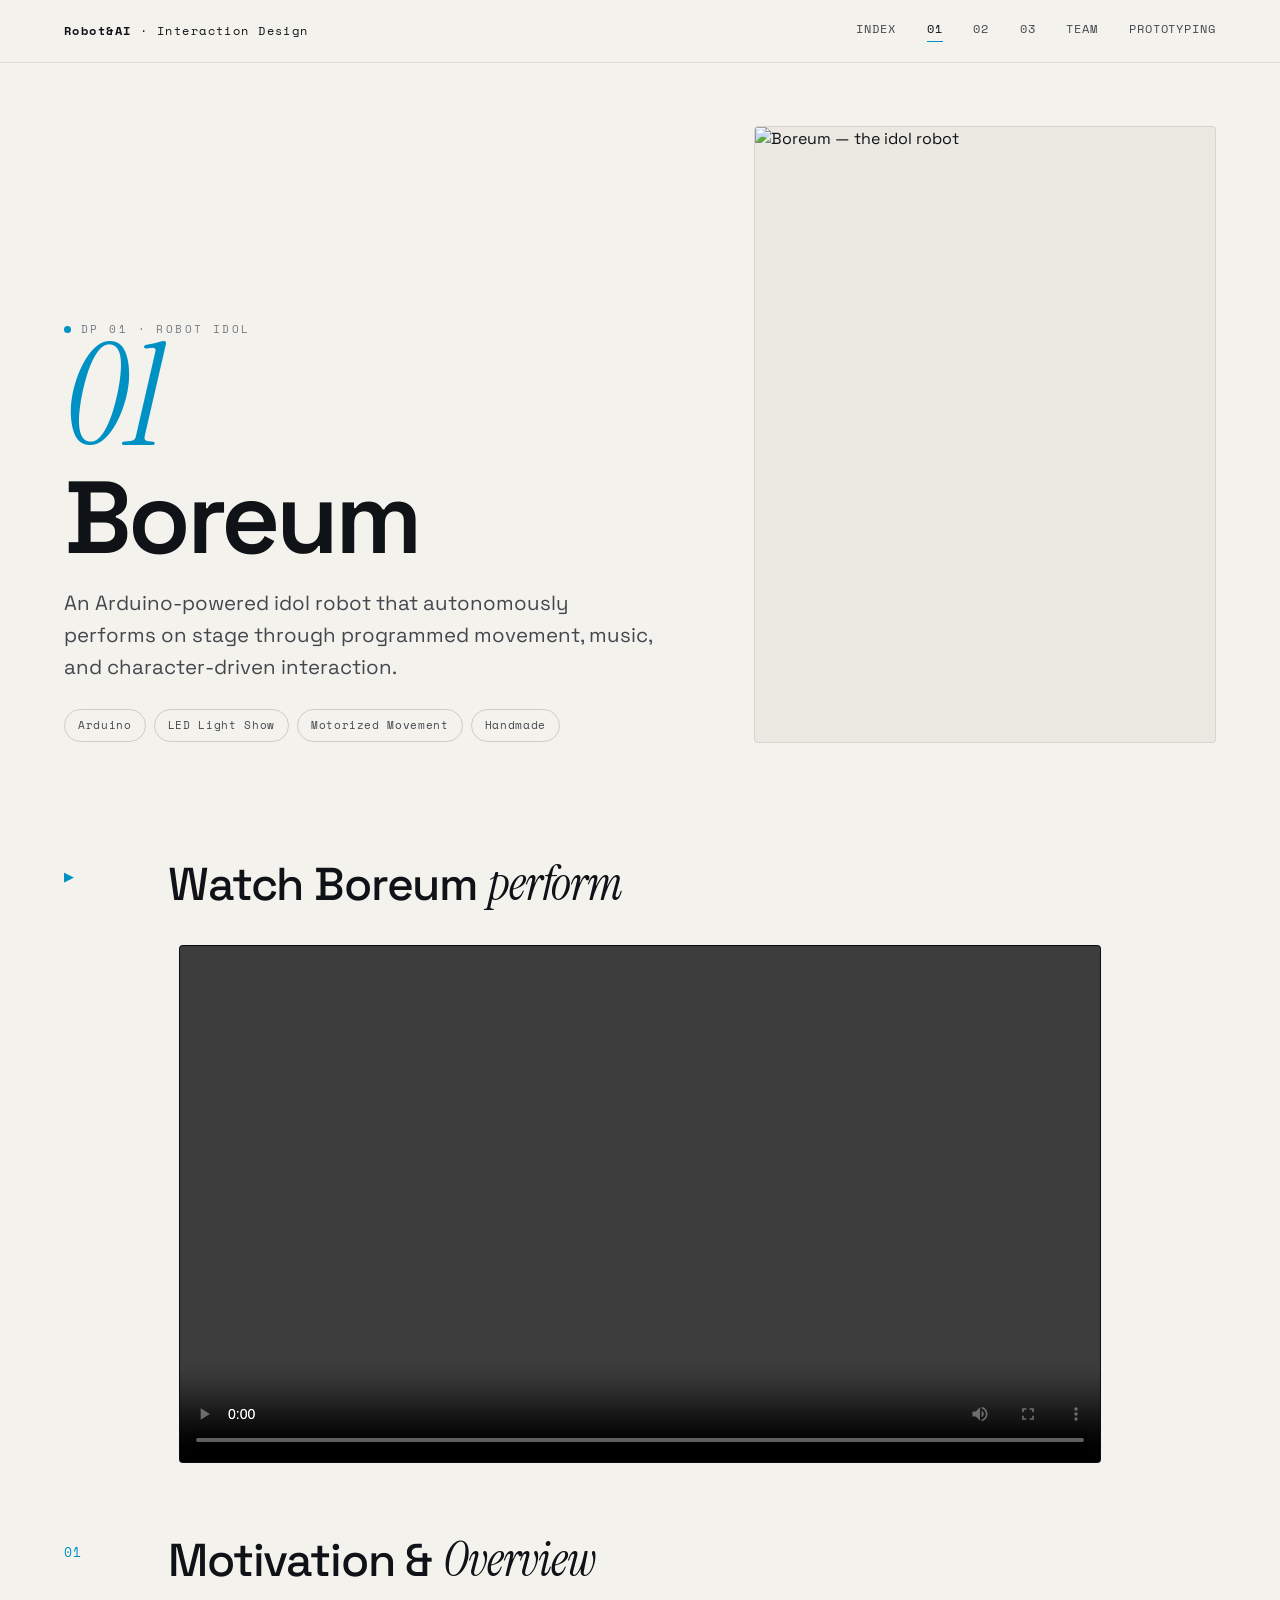
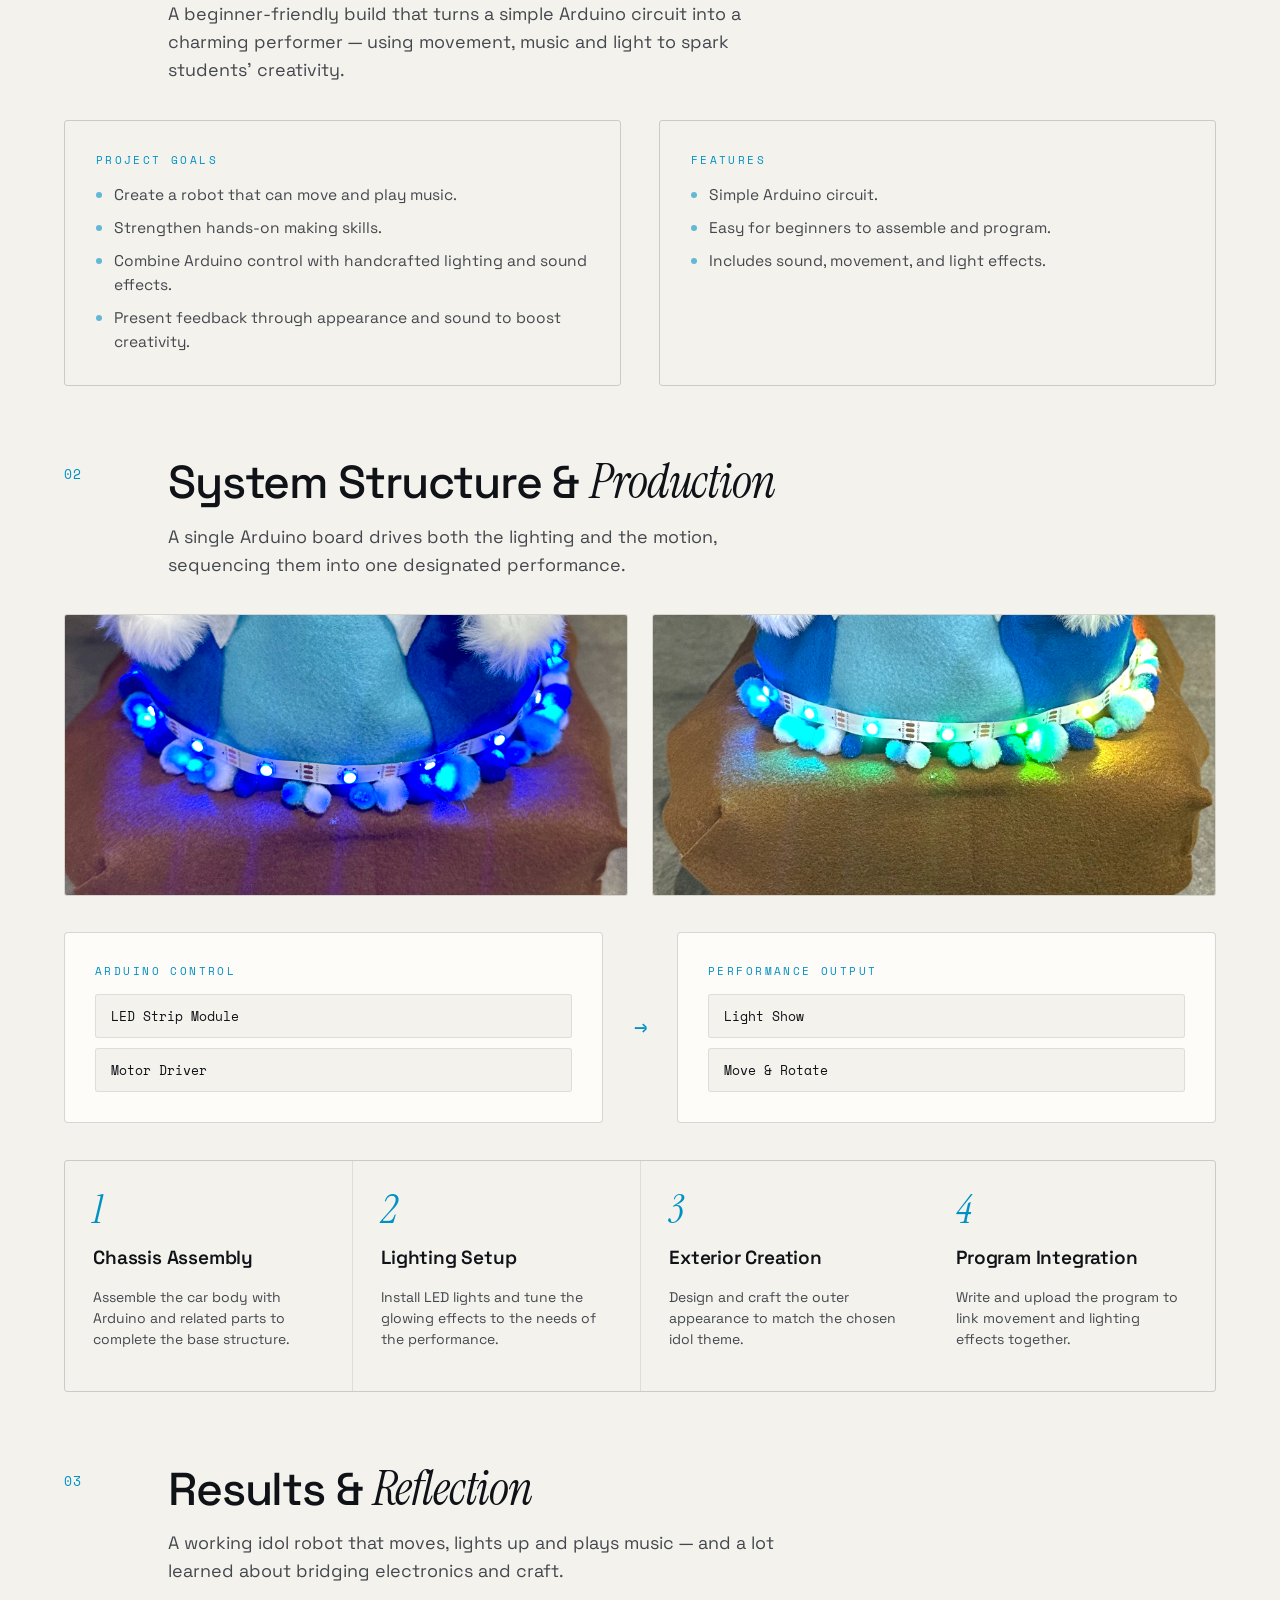
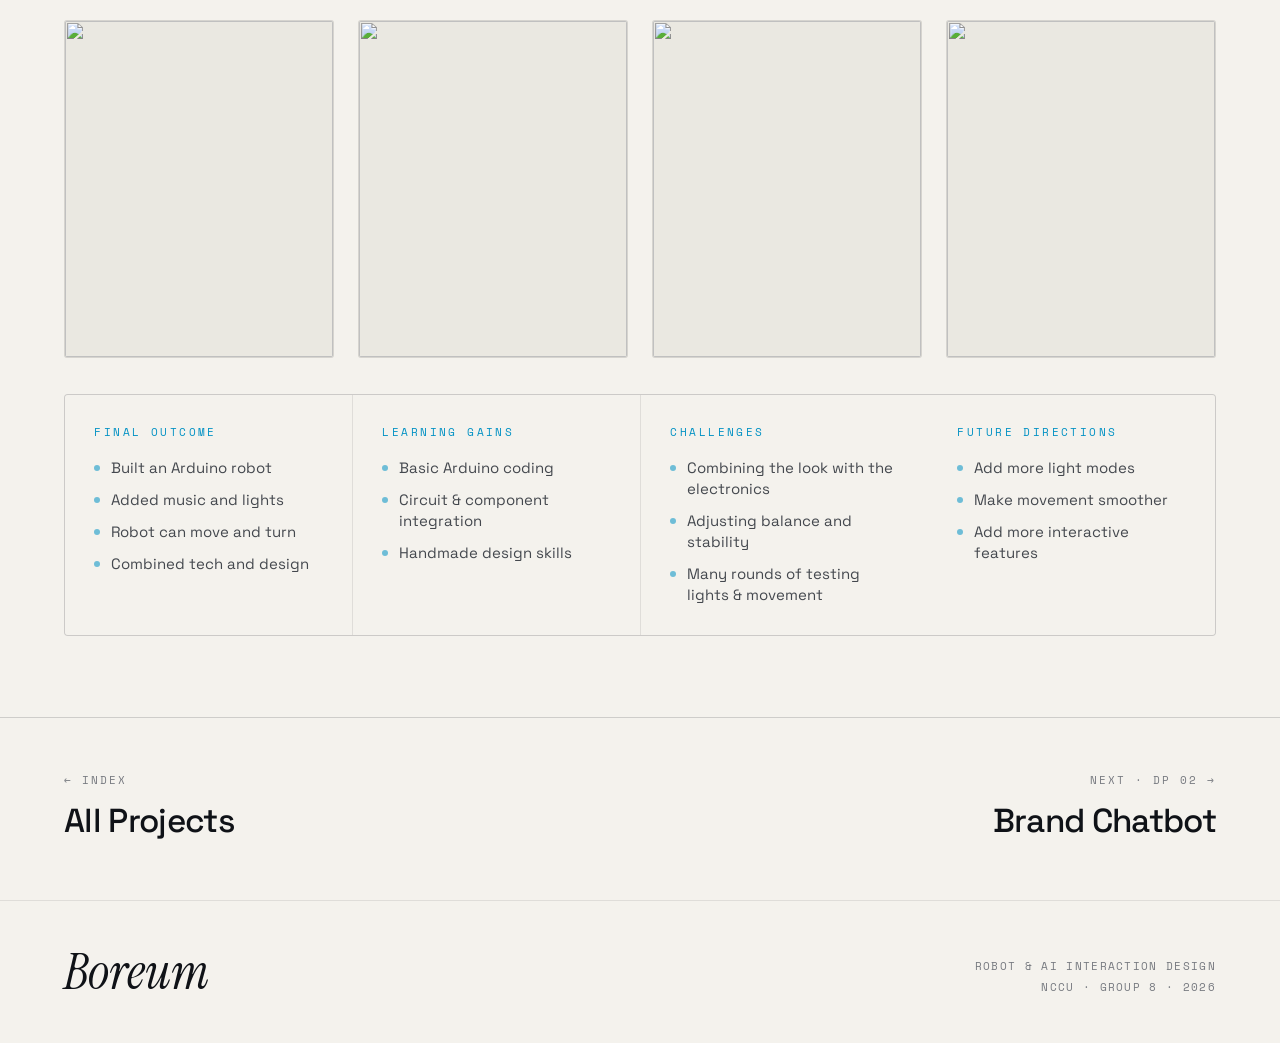
==== dp1.html @ 3b2ceb0c "initial release portfolio" ====
<!DOCTYPE html>
<html lang="en">
<head>
<meta charset="UTF-8" />
<meta name="viewport" content="width=device-width, initial-scale=1.0" />
<title>DP1 · Boreum — Robot Idol</title>
<link rel="stylesheet" href="assets/site.css" />
<style>
  /* ---- detail hero ---- */
  .dp-hero { display: grid; grid-template-columns: 1.15fr 0.85fr; gap: clamp(30px,5vw,80px); align-items: end; padding: clamp(40px,7vh,90px) 0 clamp(30px,5vh,60px); }
  .dp-hero .h-num { font-family: var(--serif); font-style: italic; font-size: clamp(60px,11vw,150px); line-height: .8; color: var(--accent); }
  .dp-hero h1 { font-size: clamp(48px,8vw,116px); font-weight: 600; letter-spacing: -.04em; line-height: .9; margin: 18px 0 0; }
  .dp-hero .sub { font-size: clamp(17px,1.6vw,22px); color: var(--ink-soft); max-width: 46ch; margin-top: 24px; text-wrap: pretty; }
  .dp-hero .tags { margin-top: 26px; }
  .dp-hero .h-media { aspect-ratio: 3/4; border-radius: 4px; }

  section.blk { padding: clamp(46px,8vh,110px) 0 0; }
  .blk-grid { display: grid; grid-template-columns: 80px 1fr; gap: 24px; }
  .blk-grid .bn { font-family: var(--mono); font-size: 13px; color: var(--accent); letter-spacing: .08em; padding-top: 7px; }
  .blk-grid .bh { font-size: clamp(28px,3.6vw,52px); font-weight: 500; letter-spacing: -.025em; line-height: 1.02; }
  .blk-grid .bh .serif-it { font-size: 1.05em; }
  .blk-body { margin-top: clamp(28px,4vh,56px); }
  .blk-lead { grid-column: 2; margin-top: 16px; font-size: clamp(16px,1.4vw,19px); color: var(--ink-soft); max-width: 58ch; text-wrap: pretty; }

  /* feature/goals two-up */
  .twoup { display: grid; grid-template-columns: 1fr 1fr; gap: clamp(20px,3vw,40px); }
  @media(max-width:820px){ .twoup{ grid-template-columns:1fr; } .dp-hero{ grid-template-columns:1fr; } .dp-hero .h-media{ aspect-ratio:4/3; } }

  /* system flow */
  .flow { display: grid; grid-template-columns: 1fr auto 1fr; gap: clamp(16px,2.4vw,40px); align-items: stretch; }
  .flow .node { border: 1px solid var(--line); border-radius: 4px; padding: clamp(20px,2.4vw,30px); background: var(--card); display: flex; flex-direction: column; gap: 14px; }
  .flow .node .nl { color: var(--accent); }
  .flow .node .chips { display: flex; flex-direction: column; gap: 10px; }
  .flow .node .chip { font-family: var(--mono); font-size: 13px; padding: 11px 15px; border: 1px solid var(--line-soft); border-radius: 3px; color: var(--ink); background: var(--paper); }
  .flow .arrowcol { display: flex; align-items: center; justify-content: center; }
  .flow .arrowcol span { font-family: var(--mono); color: var(--accent); font-size: 22px; }
  @media(max-width:820px){ .flow{ grid-template-columns:1fr; } .flow .arrowcol{ transform:rotate(90deg); padding:8px 0; } }

  /* numbered process steps */
  .steps { display: grid; grid-template-columns: repeat(4,1fr); gap: 1px; background: var(--line-soft); border: 1px solid var(--line-soft); border-radius: 4px; overflow: hidden; }
  .steps .step { background: var(--paper); padding: clamp(22px,2.2vw,30px); display: flex; flex-direction: column; gap: 14px; min-height: 230px; }
  .steps .step .sn { font-family: var(--serif); font-style: italic; font-size: 40px; color: var(--accent); line-height: 1; }
  .steps .step h4 { font-size: 19px; font-weight: 600; letter-spacing: -.01em; }
  .steps .step p { font-size: 14px; color: var(--ink-soft); line-height: 1.5; }
  @media(max-width:900px){ .steps{ grid-template-columns:1fr 1fr; } }
  @media(max-width:540px){ .steps{ grid-template-columns:1fr; } }

  /* outcome 4-col */
  .quad { display: grid; grid-template-columns: repeat(4,1fr); gap: 1px; background: var(--line-soft); border: 1px solid var(--line-soft); border-radius: 4px; overflow: hidden; }
  .quad .cell { background: var(--paper); padding: clamp(22px,2.3vw,32px); }
  .quad .cell .label { display:block; color: var(--accent); margin-bottom: 16px; }
  .quad .cell ul { list-style: none; display: flex; flex-direction: column; gap: 11px; }
  .quad .cell li { font-size: 15px; color: var(--ink-soft); padding-left: 17px; position: relative; line-height: 1.4; }
  .quad .cell li::before { content:''; position:absolute; left:0; top:8px; width:6px; height:6px; border-radius:50%; background:var(--accent); opacity:.55; }
  @media(max-width:900px){ .quad{ grid-template-columns:1fr 1fr; } }
  @media(max-width:540px){ .quad{ grid-template-columns:1fr; } }

  .media-row-2 { display: grid; grid-template-columns: 1fr 1fr; gap: clamp(14px,2vw,24px); }
  .media-row-4 { display: grid; grid-template-columns: 1fr 1fr 1fr 1fr; gap: clamp(14px,2vw,24px); }
  .media-row .frame { aspect-ratio: 4/5; }
  .media-row-2 .frame { aspect-ratio: 3/1.5; }
  @media(max-width:700px){ 
    .media-row-2{ grid-template-columns:1fr; }
    .media-row-4{ grid-template-columns:1fr 1fr; }  }

  .vsection .vnote { margin-top: 16px; font-family: var(--mono); font-size: 11.5px; letter-spacing: .04em; color: var(--ink-faint); }
</style>
</head>
<body class="dp1" data-screen-label="DP1 — Boreum / Robot Idol">

  <nav class="nav">
    <a class="brand" href="index.html"><b>Robot&amp;AI</b> <span class="full">· Interaction Design</span></a>
    <div class="links">
      <a href="index.html">Index</a>
      <a href="dp1.html" class="on">01</a>
      <a href="dp2.html">02</a>
      <a href="dp3.html">03</a>
      <a href="team.html">Team</a>
      <a href="prototype.html">Prototyping</a>
    </div>
  </nav>

  <div class="wrap">

    <!-- HERO -->
    <header class="dp-hero">
      <div>
        <div class="eyebrow reveal"><span class="dot"></span> DP 01 · Robot Idol</div>
        <div class="h-num reveal">01</div>
        <h1 class="reveal">Boreum</h1>
        <p class="sub reveal">An Arduino-powered idol robot that autonomously performs on stage through programmed movement, music, and character-driven interaction.</p>
        <div class="tags reveal">
          <span class="tag">Arduino</span>
          <span class="tag">LED Light Show</span>
          <span class="tag">Motorized Movement</span>
          <span class="tag">Handmade</span>
        </div>
      </div>
      <div class="frame h-media reveal">
        <img src="assets/img/dp1-boreum.png" alt="Boreum — the idol robot" />
      </div>
    </header>

    <!-- VIDEO -->
    <section class="blk vsection">
      <div class="blk-grid">
        <div class="bn reveal">▶</div>
        <h2 class="bh reveal">Watch Boreum <span class="serif-it">perform</span></h2>
      </div>
      <div class="blk-body reveal">
        <div class="video-slot" data-video>
          <div class="vover">
            <div class="play"></div>
            <div class="vcap">Performance demo</div>
          </div>
          <video controls style="filter: brightness(1.2);">
            <source src="assets/media/dp1-boreum.mp4" type="video/mp4" />
          </video>
        </div>
      </div>
    </section>

    <!-- 01 MOTIVATION -->
    <section class="blk">
      <div class="blk-grid">
        <div class="bn reveal">01</div>
        <div>
          <div class="bh reveal">Motivation &amp; <span class="serif-it">Overview</span></div>
          <p class="blk-lead reveal">A beginner-friendly build that turns a simple Arduino circuit into a charming performer — using movement, music and light to spark students' creativity.</p>
        </div>
      </div>
      <div class="blk-body twoup">
        <div class="spec reveal" data-reveal-group="g1" style="grid-template-columns:1fr;">
          <div class="cell">
            <span class="label">Project Goals</span>
            <ul>
              <li>Create a robot that can move and play music.</li>
              <li>Strengthen hands-on making skills.</li>
              <li>Combine Arduino control with handcrafted lighting and sound effects.</li>
              <li>Present feedback through appearance and sound to boost creativity.</li>
            </ul>
          </div>
        </div>
        <div class="spec reveal" data-reveal-group="g1" style="grid-template-columns:1fr;">
          <div class="cell">
            <span class="label">Features</span>
            <ul>
              <li>Simple Arduino circuit.</li>
              <li>Easy for beginners to assemble and program.</li>
              <li>Includes sound, movement, and light effects.</li>
            </ul>
          </div>
        </div>
      </div>
    </section>

    <!-- 02 SYSTEM & PROCESS -->
    <section class="blk">
      <div class="blk-grid">
        <div class="bn reveal">02</div>
        <div>
          <div class="bh reveal">System Structure &amp; <span class="serif-it">Production</span></div>
          <p class="blk-lead reveal">A single Arduino board drives both the lighting and the motion, sequencing them into one designated performance.</p>
        </div>
      </div>

      <div class="blk-body media-row media-row-2">
        <div class="frame reveal" data-reveal-group="rmedia"><img src="assets/img/dp1-light1.png" /></div>
        <div class="frame reveal" data-reveal-group="rmedia"><img src="assets/img/dp1-light2.png" /></div>
      </div>


      <div class="blk-body flow">
        <div class="node reveal" data-reveal-group="flow">
          <span class="label nl">Arduino Control</span>
          <div class="chips">
            <div class="chip">LED Strip Module</div>
            <div class="chip">Motor Driver</div>
          </div>
        </div>
        <div class="arrowcol reveal" data-reveal-group="flow"><span>→</span></div>
        <div class="node reveal" data-reveal-group="flow">
          <span class="label nl">Performance Output</span>
          <div class="chips">
            <div class="chip">Light Show</div>
            <div class="chip">Move &amp; Rotate</div>
          </div>
        </div>
      </div>

      <div class="blk-body steps">
        <div class="step reveal" data-reveal-group="steps">
          <div class="sn">1</div>
          <h4>Chassis Assembly</h4>
          <p>Assemble the car body with Arduino and related parts to complete the base structure.</p>
        </div>
        <div class="step reveal" data-reveal-group="steps">
          <div class="sn">2</div>
          <h4>Lighting Setup</h4>
          <p>Install LED lights and tune the glowing effects to the needs of the performance.</p>
        </div>
        <div class="step reveal" data-reveal-group="steps">
          <div class="sn">3</div>
          <h4>Exterior Creation</h4>
          <p>Design and craft the outer appearance to match the chosen idol theme.</p>
        </div>
        <div class="step reveal" data-reveal-group="steps">
          <div class="sn">4</div>
          <h4>Program Integration</h4>
          <p>Write and upload the program to link movement and lighting effects together.</p>
        </div>
      </div>
    </section>

    <!-- 03 OUTCOME -->
    <section class="blk">
      <div class="blk-grid">
        <div class="bn reveal">03</div>
        <div>
          <div class="bh reveal">Results &amp; <span class="serif-it">Reflection</span></div>
          <p class="blk-lead reveal">A working idol robot that moves, lights up and plays music — and a lot learned about bridging electronics and craft.</p>
        </div>
      </div>

      <div class="blk-body media-row media-row-4">
        <div class="frame reveal" data-reveal-group="rmedia"><img src="assets/img/dp1-img1.png" /></div>
        <div class="frame reveal" data-reveal-group="rmedia"><img src="assets/img/dp1-img2.png" /></div>
        <div class="frame reveal" data-reveal-group="rmedia"><img src="assets/img/dp1-img3.png" /></div>
        <div class="frame reveal" data-reveal-group="rmedia"><img src="assets/img/dp1-img4.png" /></div>
      </div>

      <div class="blk-body quad">
        <div class="cell reveal" data-reveal-group="quad">
          <span class="label">Final Outcome</span>
          <ul>
            <li>Built an Arduino robot</li>
            <li>Added music and lights</li>
            <li>Robot can move and turn</li>
            <li>Combined tech and design</li>
          </ul>
        </div>
        <div class="cell reveal" data-reveal-group="quad">
          <span class="label">Learning Gains</span>
          <ul>
            <li>Basic Arduino coding</li>
            <li>Circuit &amp; component integration</li>
            <li>Handmade design skills</li>
          </ul>
        </div>
        <div class="cell reveal" data-reveal-group="quad">
          <span class="label">Challenges</span>
          <ul>
            <li>Combining the look with the electronics</li>
            <li>Adjusting balance and stability</li>
            <li>Many rounds of testing lights &amp; movement</li>
          </ul>
        </div>
        <div class="cell reveal" data-reveal-group="quad">
          <span class="label">Future Directions</span>
          <ul>
            <li>Add more light modes</li>
            <li>Make movement smoother</li>
            <li>Add more interactive features</li>
          </ul>
        </div>
      </div>
    </section>

  </div>

  <!-- PAGER -->
  <nav class="pager">
    <a class="prev" href="index.html">
      <span class="pl">← Index</span>
      <span class="pt">All Projects</span>
    </a>
    <a class="next" href="dp2.html">
      <span class="pl">Next · DP 02 →</span>
      <span class="pt">Brand Chatbot</span>
    </a>
  </nav>

  <footer class="foot">
    <div class="fbig">Boreum</div>
    <div class="fmeta">Robot &amp; AI Interaction Design<br />NCCU · Group 8 · <span data-year>2026</span></div>
  </footer>

<script src="https://cdnjs.cloudflare.com/ajax/libs/gsap/3.12.5/gsap.min.js"></script>
<script src="https://cdnjs.cloudflare.com/ajax/libs/gsap/3.12.5/ScrollTrigger.min.js"></script>
<script>
  /* video slot: click to play if a real source has been added */
  document.querySelectorAll('[data-video]').forEach(function (slot) {
    slot.addEventListener('click', function () {
      var v = slot.querySelector('video');
      if (v) { v.play(); slot.querySelector('.vover').style.opacity = '0'; }
    });
  });
</script>
<script src="assets/site.js"></script>
</body>
</html>
---- assets/site.css ----
/* ============================================================
   Robot & AI Interaction Design — Portfolio
   Shared editorial design system
   ============================================================ */
@import url('https://fonts.googleapis.com/css2?family=Space+Grotesk:wght@400;500;600;700&family=Space+Mono:wght@400;700&family=Instrument+Serif:ital@0;1&display=swap');
body {
  animation: pageFadeIn 1s ease-out forwards;
}
@keyframes pageFadeIn {
  from { opacity: 0; }
  to { opacity: 1; }
}
:root {
  --c1: oklch(0.61 0.14 228);   /* DP1 Robot Idol  — blue (matches Boreum) */
  --c2: oklch(0.58 0.17 350);   /* DP2 Brand Chatbot — magenta/pink (Maya) */
  --c3: oklch(0.56 0.16 300);   /* DP3 Concert Robot — violet (concert lights) */
  --ink: oklch(0.18 0.012 264);
  --ink-soft: oklch(0.40 0.012 264);
  --ink-faint: oklch(0.58 0.010 264);
  --line: oklch(0.18 0.012 264 / 0.16);
  --line-soft: oklch(0.18 0.012 264 / 0.09);
  --paper: oklch(0.962 0.008 90);
  --paper-2: oklch(0.93 0.010 90);
  --card: oklch(0.99 0.004 90);
  --accent: var(--ink);

  --grot: 'Space Grotesk', sans-serif;
  --mono: 'Space Mono', monospace;
  --serif: 'Instrument Serif', serif;

  --gut: clamp(20px, 5vw, 88px);   /* page side gutter */
  --maxw: 1500px;
}

* { margin: 0; padding: 0; box-sizing: border-box; }
html { scroll-behavior: smooth; -webkit-text-size-adjust: 100%; }
body {
  font-family: var(--grot);
  background: var(--paper);
  color: var(--ink);
  line-height: 1.55;
  -webkit-font-smoothing: antialiased;
  text-rendering: optimizeLegibility;
}
body.dp1 { --accent: var(--c1); }
body.dp2 { --accent: var(--c2); }
body.dp3 { --accent: var(--c3); }

a { color: inherit; text-decoration: none; }
img { display: block; max-width: 100%; }
::selection { background: var(--accent); color: var(--paper); }

/* ---------- type helpers ---------- */
.label {
  font-family: var(--mono); font-size: 11px; font-weight: 400;
  letter-spacing: .22em; text-transform: uppercase; color: var(--ink-faint);
}
.serif-it { font-family: var(--serif); font-style: italic; font-weight: 400; }
.accent { color: var(--accent); }

/* ============================================================
   TOP NAV (detail / sub pages)
   ============================================================ */
.nav {
  position: sticky; top: 0; z-index: 50;
  display: flex; align-items: center; justify-content: space-between;
  padding: 20px var(--gut);
  background: oklch(0.962 0.008 90 / 0.82);
  backdrop-filter: blur(10px);
  border-bottom: 1px solid var(--line-soft);
}
.nav .brand { font-family: var(--mono); font-size: 12px; letter-spacing: .12em; }
.nav .brand b { font-weight: 700; }
.nav .links { display: flex; gap: clamp(14px, 2.4vw, 34px); align-items: center; }
.nav .links a {
  font-family: var(--mono); font-size: 11.5px; letter-spacing: .08em;
  text-transform: uppercase; color: var(--ink-soft);
  padding-bottom: 3px; border-bottom: 1px solid transparent;
  transition: color .25s, border-color .25s;
}
.nav .links a:hover { color: var(--ink); border-color: var(--accent); }
.nav .links a.on { color: var(--ink); border-color: var(--accent); }

/* ============================================================
   GENERIC LAYOUT
   ============================================================ */
.wrap { max-width: var(--maxw); margin: 0 auto; padding: 0 var(--gut); }
section { position: relative; }

.eyebrow {
  display: inline-flex; align-items: center; gap: 10px;
  font-family: var(--mono); font-size: 11px; letter-spacing: .22em;
  text-transform: uppercase; color: var(--ink-faint);
}
.eyebrow .dot { width: 7px; height: 7px; border-radius: 50%; background: var(--accent); }

/* numbered section header */
.block-head { display: grid; grid-template-columns: 80px 1fr; gap: 24px; align-items: start; padding-top: 18px; border-top: 1px solid var(--line); }
.block-head .bn { font-family: var(--mono); font-size: 13px; color: var(--accent); letter-spacing: .1em; padding-top: 8px; }
.block-head h2 { font-size: clamp(26px, 3.4vw, 46px); font-weight: 500; letter-spacing: -.02em; line-height: 1.04; }
.block-head h2 .serif-it { font-size: 1.06em; }
.block-head .lead { margin-top: 14px; font-size: clamp(15px, 1.3vw, 18px); color: var(--ink-soft); max-width: 60ch; text-wrap: pretty; }

/* ---------- media frames ---------- */
.frame { position: relative; overflow: hidden; background: var(--paper-2); border: 1px solid var(--line-soft); border-radius: 3px; }
.frame img { width: 100%; height: 100%; object-fit: cover; }

/* striped placeholder */
.ph {
  background-color: var(--paper-2);
  background-image: repeating-linear-gradient(45deg, oklch(0.18 0.012 264 / 0.05) 0 11px, transparent 11px 22px);
  display: flex; align-items: center; justify-content: center; text-align: center;
  font-family: var(--mono); font-size: 11px; letter-spacing: .12em; color: var(--ink-faint); text-transform: uppercase;
  min-height: 160px;
}

/* video slot */
.video-slot { position: relative; width: 80%; margin: 0 auto; aspect-ratio: 16/9; border-radius: 4px; overflow: hidden; background: #0c0d11; border: 1px solid var(--line); }
.video-slot video { width: 100%; height: 100%; object-fit: cover; display: block; }
.video-slot .vposter { position: absolute; inset: 0; width: 100%; height: 100%; object-fit: cover; }
.video-slot .vover {
  position: absolute; inset: 0; display: flex; flex-direction: column; align-items: center; justify-content: center; gap: 16px;
  background: linear-gradient(0deg, oklch(0.12 0.02 264 / 0.55), oklch(0.12 0.02 264 / 0.15));
  color: #fff; transition: opacity .3s;
}
.video-slot .play { width: 70px; height: 70px; border-radius: 50%; border: 1.5px solid rgba(255,255,255,0.7); display: flex; align-items: center; justify-content: center; transition: transform .3s, background .3s; }
.video-slot:hover .play { transform: scale(1.08); background: oklch(0.12 0.02 264 / 0.3); }
.video-slot .play::after { content: ''; width: 0; height: 0; border-left: 16px solid #fff; border-top: 10px solid transparent; border-bottom: 10px solid transparent; margin-left: 5px; }
.video-slot .vcap { font-family: var(--mono); font-size: 11px; letter-spacing: .14em; text-transform: uppercase; color: rgba(255,255,255,0.85); }

/* ---------- buttons ---------- */
.btn {
  display: inline-flex; align-items: center; gap: 12px;
  font-family: var(--mono); font-size: 13px; letter-spacing: .06em; text-transform: uppercase;
  padding: 16px 26px; border-radius: 100px; border: 1px solid var(--ink);
  background: var(--ink); color: var(--paper);
  transition: transform .25s, background .25s, color .25s, gap .25s;
}
.btn:hover { gap: 18px; background: var(--accent); border-color: var(--accent); }
.btn.ghost { background: transparent; color: var(--ink); }
.btn.ghost:hover { background: var(--ink); color: var(--paper); border-color: var(--ink); }
.btn .arr { transition: transform .25s; }
.btn:hover .arr { transform: translateX(3px); }

/* ---------- tag chips ---------- */
.tags { display: flex; flex-wrap: wrap; gap: 8px; }
.tag { font-family: var(--mono); font-size: 11px; letter-spacing: .06em; padding: 7px 13px; border: 1px solid var(--line); border-radius: 100px; color: var(--ink-soft); }

/* ---------- spec grid ---------- */
.spec { display: grid; gap: 1px; background: var(--line-soft); border: 1px solid var(--line-soft); border-radius: 4px; overflow: hidden; }
.spec .cell { background: var(--paper); padding: clamp(22px,2.4vw,34px); }
.spec .cell .label { display: block; margin-bottom: 14px; color: var(--accent); }
.spec .cell ul { list-style: none; display: flex; flex-direction: column; gap: 9px; }
.spec .cell li { font-size: 15.5px; color: var(--ink-soft); padding-left: 18px; position: relative; }
.spec .cell li::before { content: ''; position: absolute; left: 0; top: 9px; width: 6px; height: 6px; border-radius: 50%; background: var(--accent); opacity: .6; }
.spec .cell p { font-size: 15.5px; color: var(--ink-soft); }

/* ---------- pager ---------- */
.pager { display: flex; justify-content: space-between; align-items: center; gap: 20px; flex-wrap: wrap; padding: clamp(40px,6vh,80px) var(--gut); border-top: 1px solid var(--line); margin-top: clamp(60px,9vh,120px); }
.pager a { display: flex; flex-direction: column; gap: 6px; }
.pager a.next { text-align: right; align-items: flex-end; }
.pager .pl { font-family: var(--mono); font-size: 11px; letter-spacing: .18em; text-transform: uppercase; color: var(--ink-faint); }
.pager .pt { font-size: clamp(22px,2.6vw,34px); font-weight: 500; letter-spacing: -.02em; transition: color .25s; }
.pager a:hover .pt { color: var(--accent); }

/* ---------- footer ---------- */
.foot { padding: clamp(30px,5vh,56px) var(--gut); display: flex; justify-content: space-between; gap: 20px; flex-wrap: wrap; align-items: end; border-top: 1px solid var(--line-soft); }
.foot .fbig { font-family: var(--serif); font-style: italic; font-size: clamp(28px,4vw,56px); line-height: 1; }
.foot .fmeta { font-family: var(--mono); font-size: 11px; letter-spacing: .12em; color: var(--ink-faint); line-height: 1.9; text-transform: uppercase; text-align: right; }

/* ---------- GSAP reveal ----------
   No persistent opacity:0 here on purpose. Hiding is done only by
   gsap.from({immediateRender:false}) in JS, so content stays visible
   whenever the ticker is throttled, JS fails, or motion is reduced. */
.reveal { will-change: transform, opacity; }
@media (prefers-reduced-motion: reduce) { .reveal { opacity: 1 !important; transform: none !important; } }

/* ---------- responsive ---------- */
@media (max-width: 800px) {
  .block-head { grid-template-columns: 1fr; gap: 10px; }
  .block-head .bn { padding-top: 0; }
  .nav .brand .full { display: none; }
}
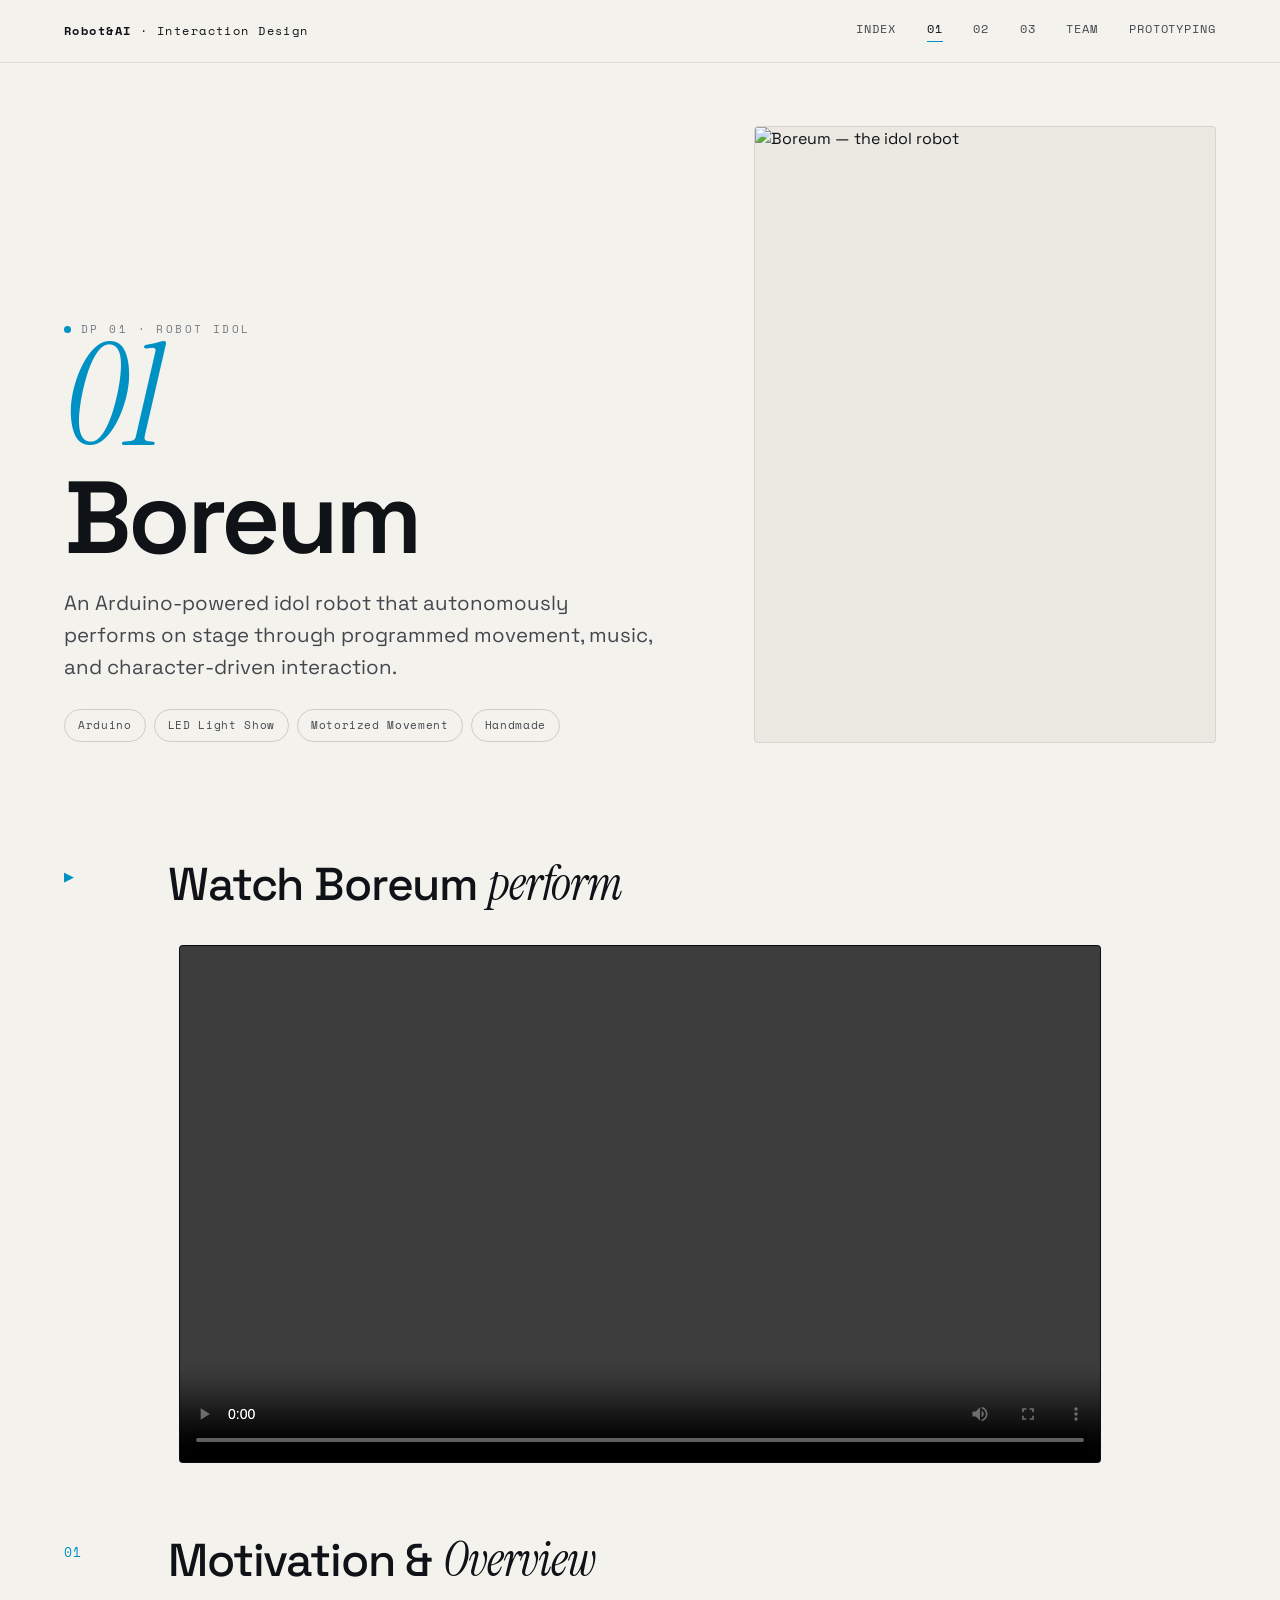
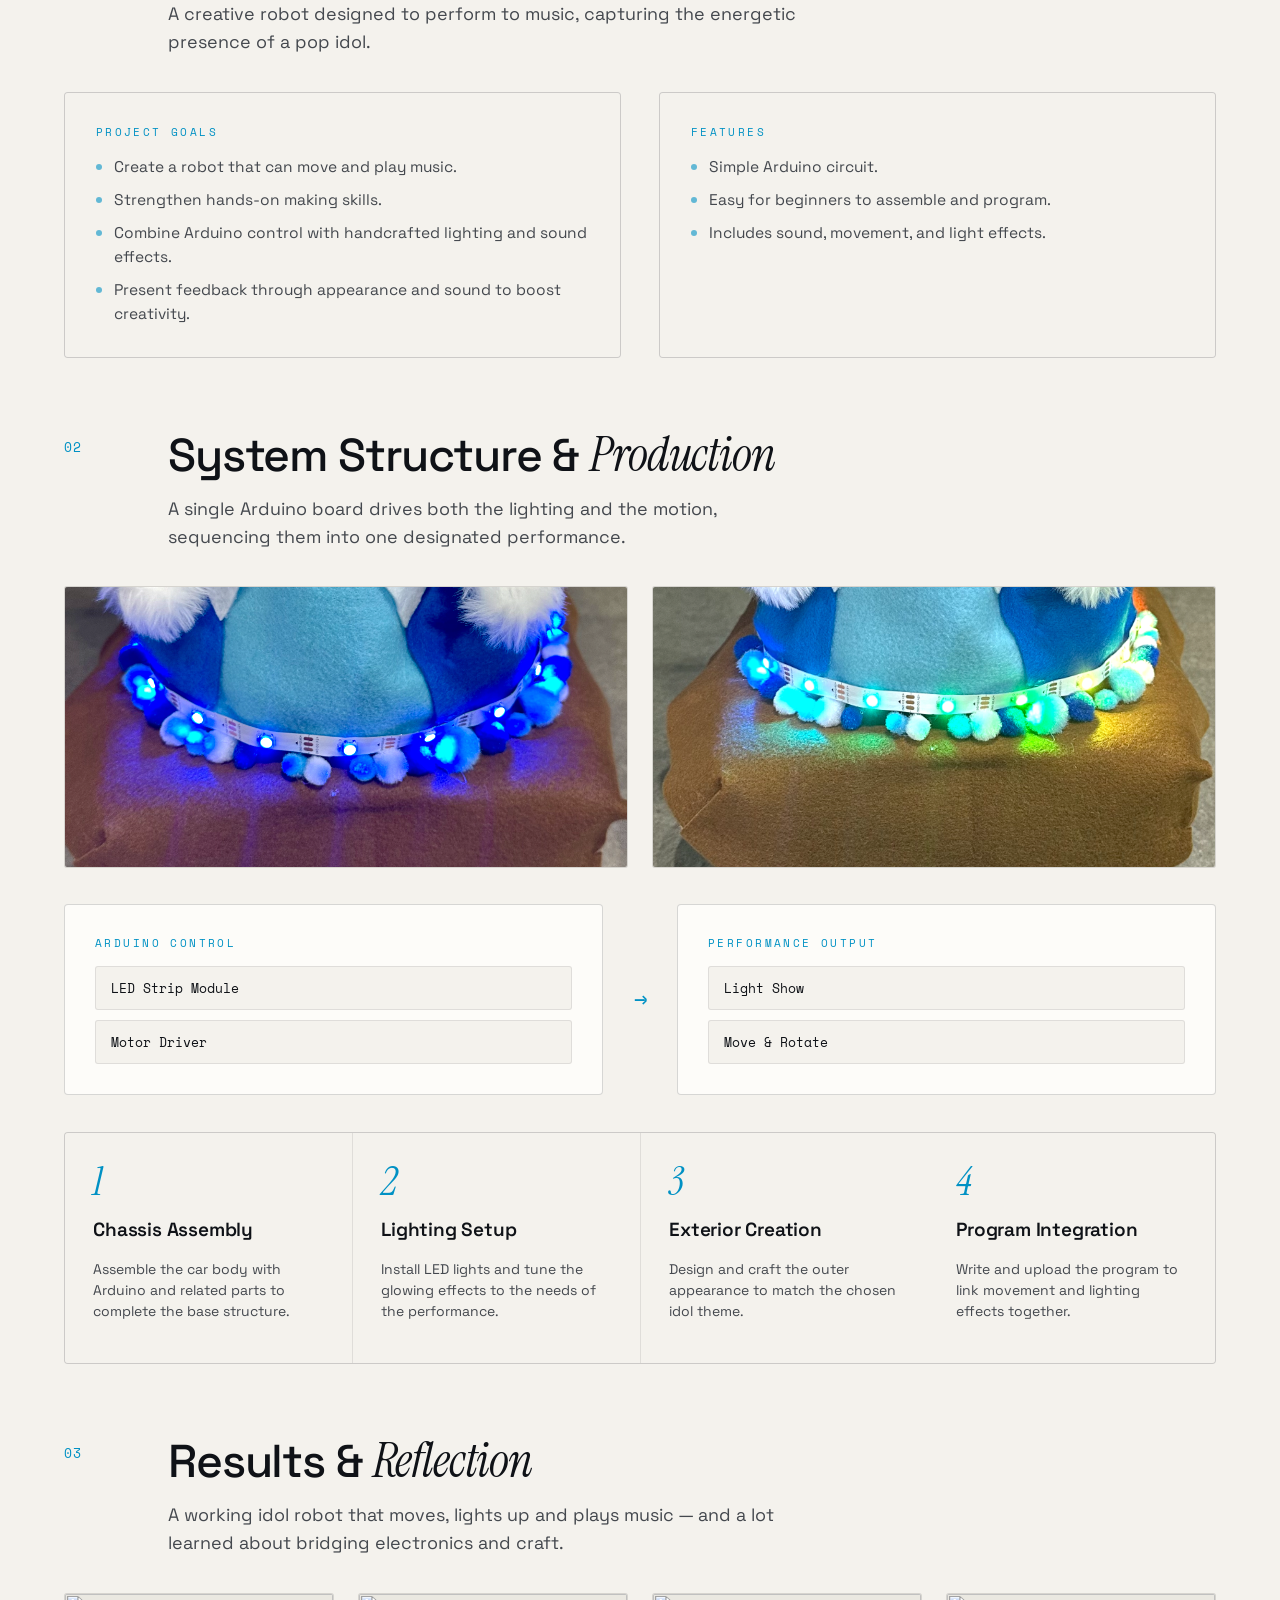
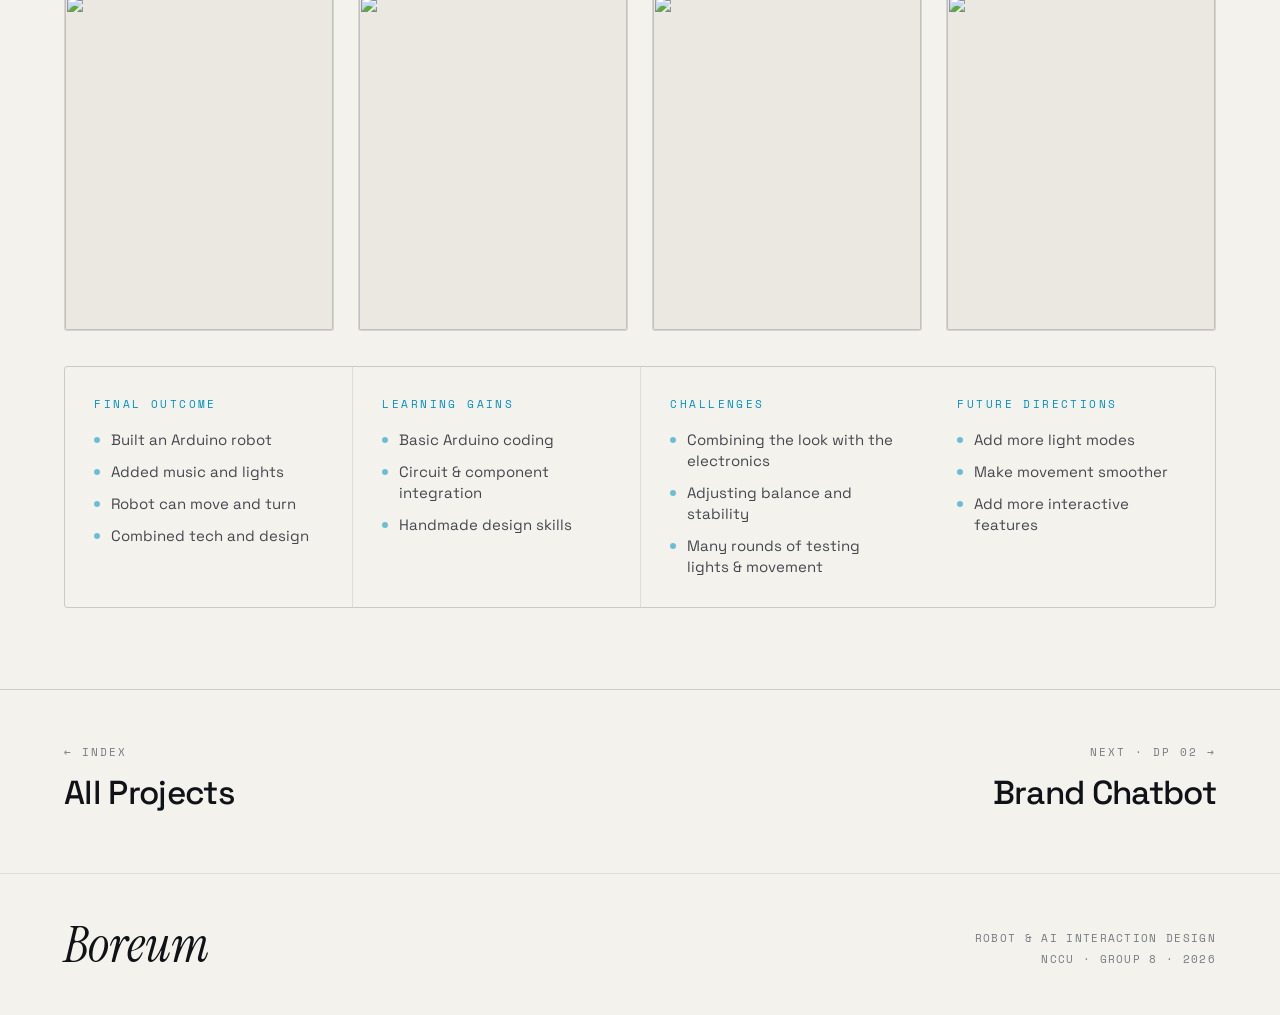
==== commit ee26bdd8: "update chatbot link" ====
--- a/dp1.html
+++ b/dp1.html
@@ -126,7 +126,7 @@
         <div class="bn reveal">01</div>
         <div>
           <div class="bh reveal">Motivation &amp; <span class="serif-it">Overview</span></div>
-          <p class="blk-lead reveal">A beginner-friendly build that turns a simple Arduino circuit into a charming performer — using movement, music and light to spark students' creativity.</p>
+          <p class="blk-lead reveal">A creative robot designed to perform to music, capturing the energetic presence of a pop idol.</p>
         </div>
       </div>
       <div class="blk-body twoup">
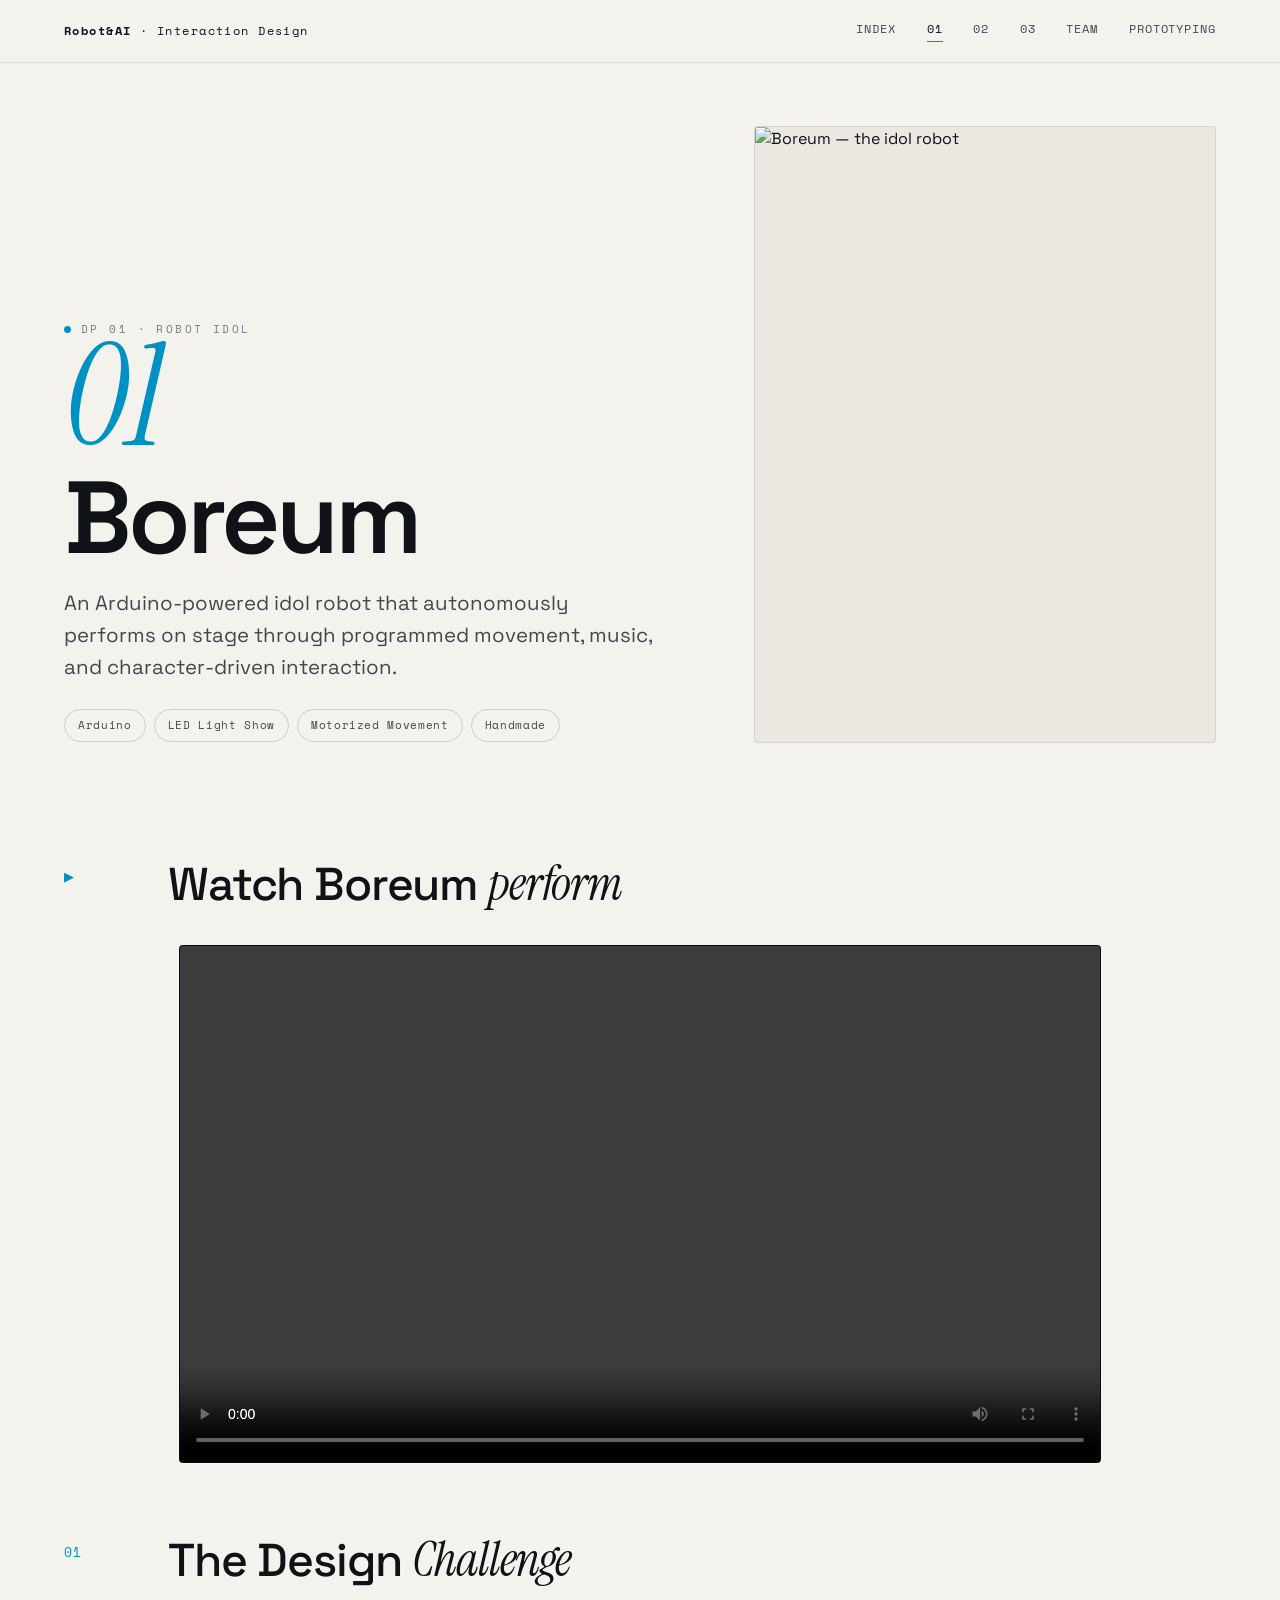
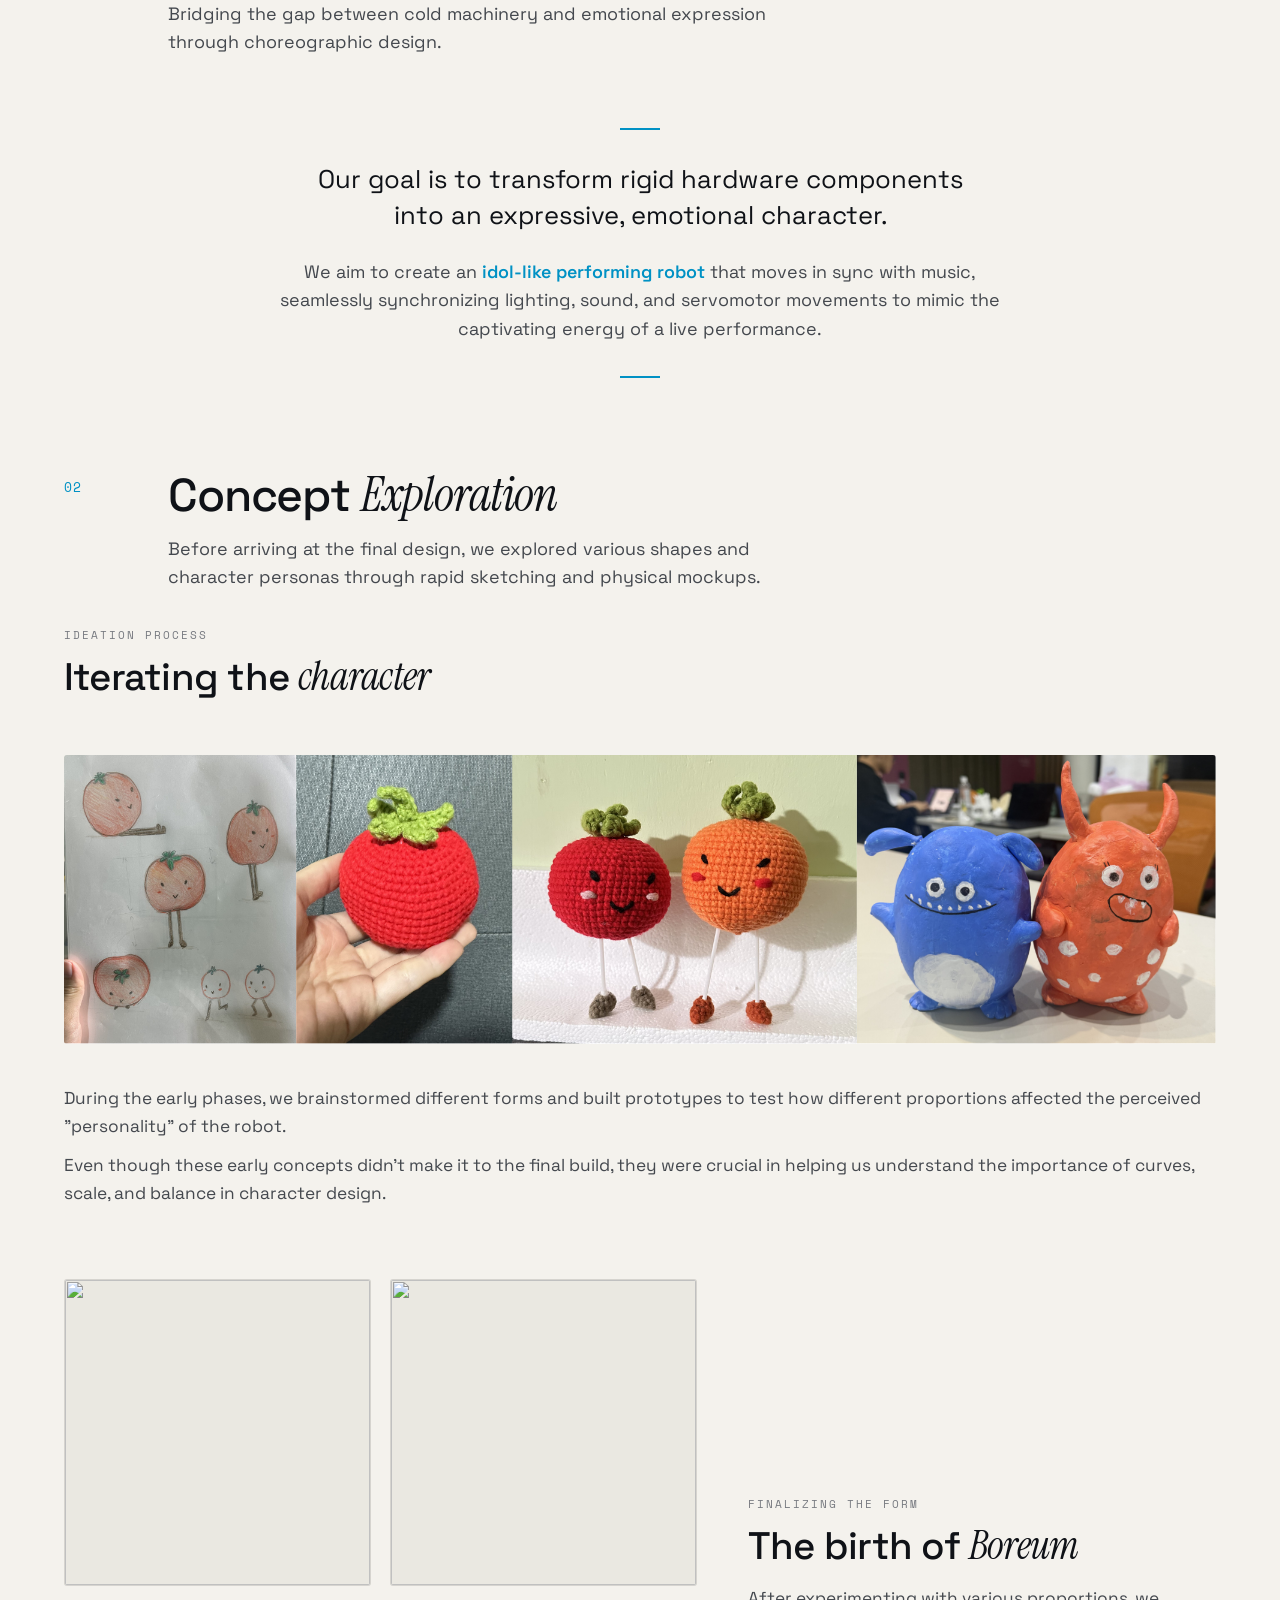
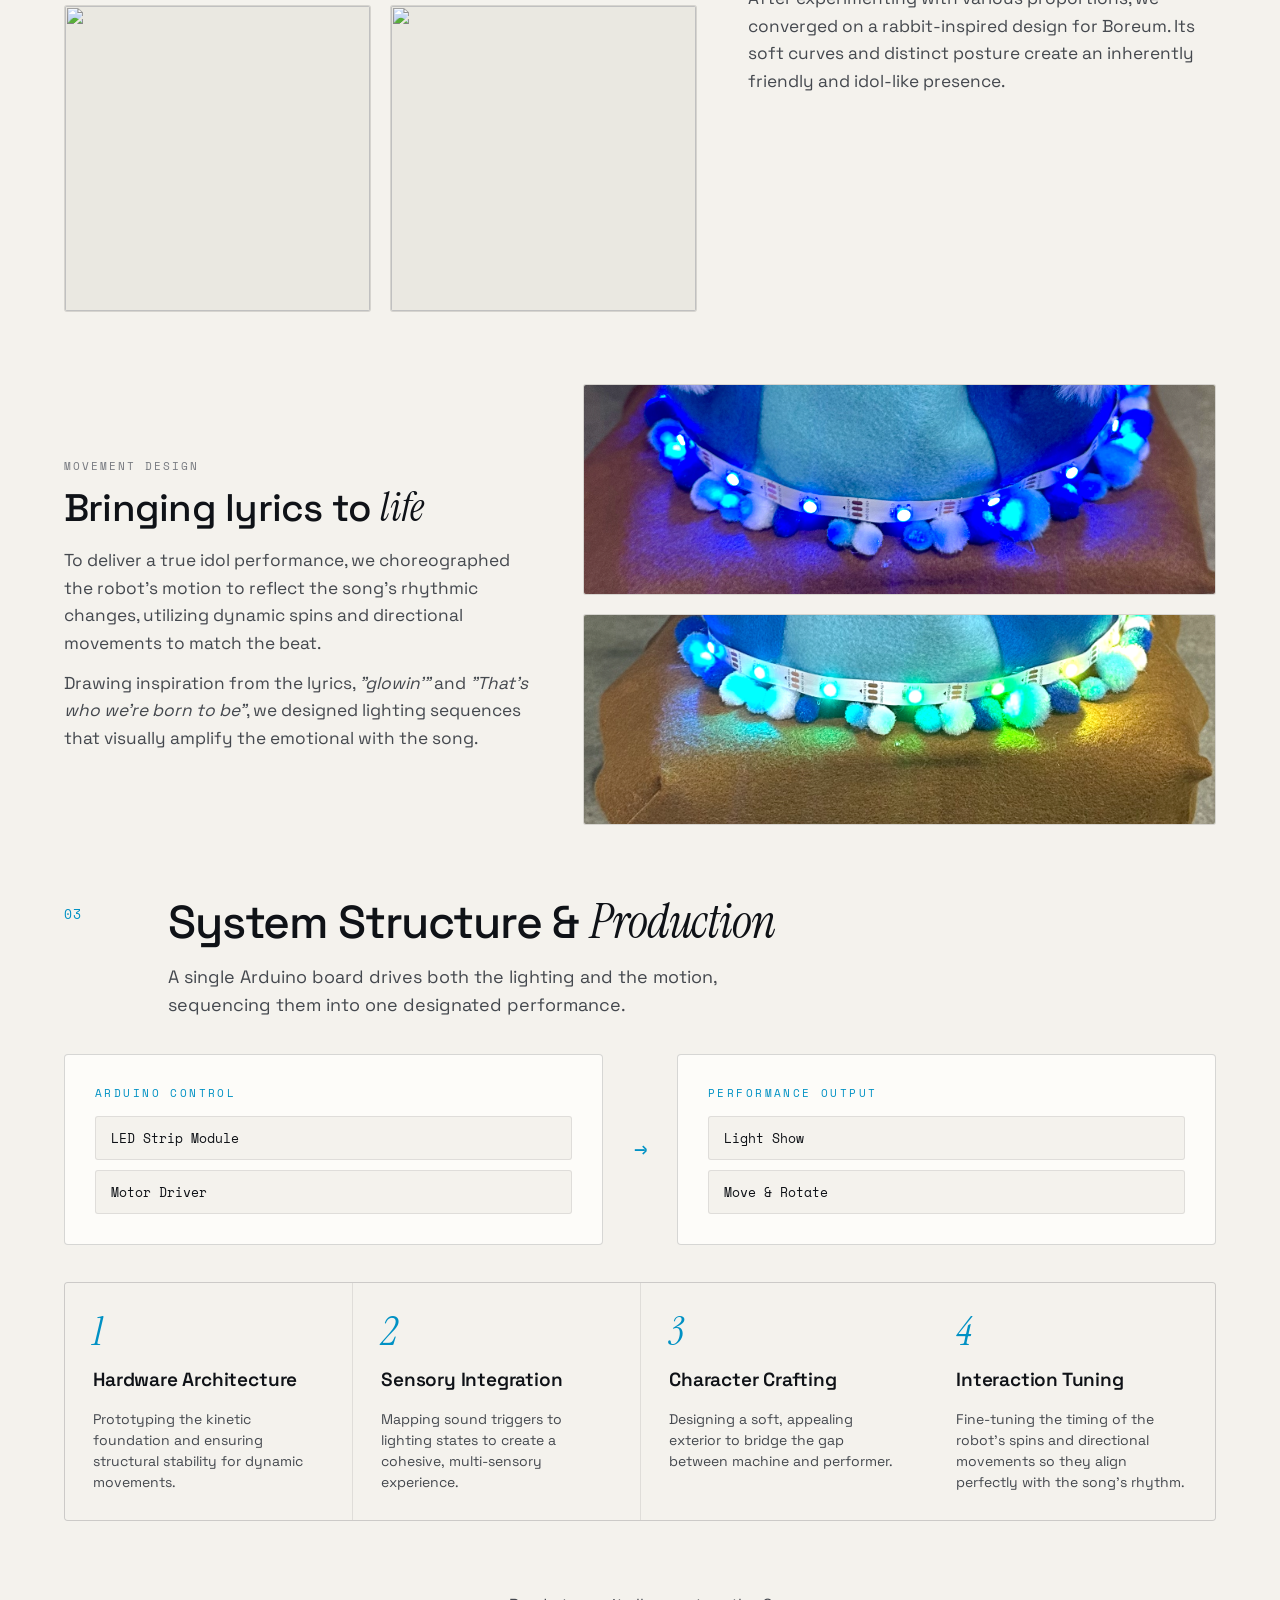
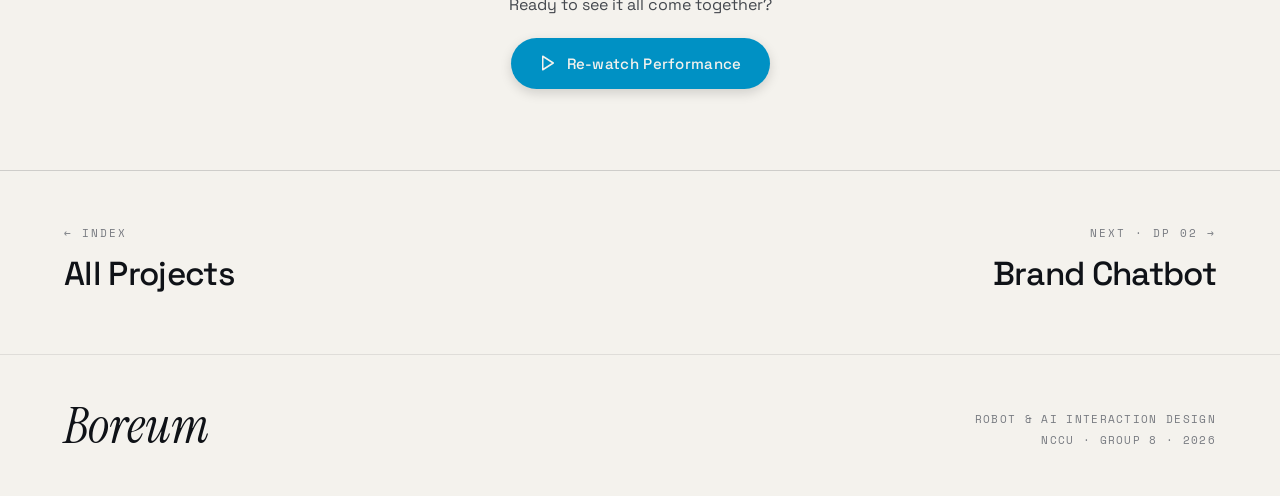
==== commit 09ef021c: "refine dp1" ====
--- a/dp1.html
+++ b/dp1.html
@@ -102,7 +102,7 @@
     </header>
 
     <!-- VIDEO -->
-    <section class="blk vsection">
+    <section id="hero-video" class="blk vsection" style="scroll-margin-top: 60px;">
       <div class="blk-grid">
         <div class="bn reveal">▶</div>
         <h2 class="bh reveal">Watch Boreum <span class="serif-it">perform</span></h2>
@@ -120,55 +120,86 @@
       </div>
     </section>
 
-    <!-- 01 MOTIVATION -->
+    <!-- 01 THE DESIGN CHALLENGE -->
     <section class="blk">
       <div class="blk-grid">
         <div class="bn reveal">01</div>
         <div>
-          <div class="bh reveal">Motivation &amp; <span class="serif-it">Overview</span></div>
-          <p class="blk-lead reveal">A creative robot designed to perform to music, capturing the energetic presence of a pop idol.</p>
-        </div>
-      </div>
-      <div class="blk-body twoup">
-        <div class="spec reveal" data-reveal-group="g1" style="grid-template-columns:1fr;">
-          <div class="cell">
-            <span class="label">Project Goals</span>
-            <ul>
-              <li>Create a robot that can move and play music.</li>
-              <li>Strengthen hands-on making skills.</li>
-              <li>Combine Arduino control with handcrafted lighting and sound effects.</li>
-              <li>Present feedback through appearance and sound to boost creativity.</li>
-            </ul>
-          </div>
-        </div>
-        <div class="spec reveal" data-reveal-group="g1" style="grid-template-columns:1fr;">
-          <div class="cell">
-            <span class="label">Features</span>
-            <ul>
-              <li>Simple Arduino circuit.</li>
-              <li>Easy for beginners to assemble and program.</li>
-              <li>Includes sound, movement, and light effects.</li>
-            </ul>
-          </div>
-        </div>
-      </div>
-    </section>
-
-    <!-- 02 SYSTEM & PROCESS -->
+          <div class="bh reveal">The Design <span class="serif-it">Challenge</span></div>
+          <p class="blk-lead reveal">Bridging the gap between cold machinery and emotional expression through choreographic design.</p>
+        </div>
+      </div>
+      <div class="blk-body" style="margin-top: clamp(60px, 8vh, 100px); text-align: center; max-width: 75ch; margin-left: auto; margin-right: auto; padding-bottom: 20px;">
+        <div class="reveal">
+          <div style="width: 40px; height: 2px; background: var(--accent); margin: 0 auto 32px auto;"></div>
+          <p style="font-size: clamp(20px,2vw,28px); color: var(--ink); line-height: 1.4; text-wrap: balance; font-weight: 400;">Our goal is to transform rigid hardware components into an expressive, emotional character.</p>
+          <p style="font-size: clamp(16px,1.4vw,19px); color: var(--ink-soft); line-height: 1.6; text-wrap: pretty; margin-top:24px;">We aim to create an <span style="color: var(--accent); font-weight: 600;">idol-like performing robot</span> that moves in sync with music, seamlessly synchronizing lighting, sound, and servomotor movements to mimic the captivating energy of a live performance.</p>
+          <div style="width: 40px; height: 2px; background: var(--accent); margin: 32px auto 0 auto;"></div>
+        </div>
+      </div>
+    </section>
+
+    <!-- 02 IDEATION & SKETCHES -->
     <section class="blk">
       <div class="blk-grid">
         <div class="bn reveal">02</div>
+        <div>
+          <div class="bh reveal">Concept <span class="serif-it">Exploration</span></div>
+          <p class="blk-lead reveal">Before arriving at the final design, we explored various shapes and character personas through rapid sketching and physical mockups.</p>
+        </div>
+      </div>
+
+      <div class="blk-body feature" style="grid-template-columns: 1fr; gap: 40px;">
+        <div class="ftext reveal" style="max-width: 70ch;">
+          <div class="kref">Ideation Process</div>
+          <h3>Iterating the <span class="serif-it">character</span></h3>
+          </div>
+        <div class="frame fimg reveal" style="aspect-ratio: auto; border: none; background: transparent;">
+          <img src="assets/img/dp1-iteration.png" alt="" style="object-fit: contain; width: 100%;" />
+        </div>
+        <div class="ftext reveal">
+          <p>During the early phases, we brainstormed different forms and built prototypes to test how different proportions affected the perceived "personality" of the robot.</p>
+          <p style="margin-top:12px;">Even though these early concepts didn't make it to the final build, they were crucial in helping us understand the importance of curves, scale, and balance in character design.</p>
+        </div>
+      </div>
+
+      <div class="blk-body feature flip" style="margin-top: clamp(60px, 8vh, 100px);">
+        <div class="ftext reveal">
+          <div class="kref">Finalizing the Form</div>
+          <h3>The birth of <span class="serif-it">Boreum</span></h3>
+          <p>After experimenting with various proportions, we converged on a rabbit-inspired design for Boreum. Its soft curves and distinct posture create an inherently friendly and idol-like presence.</p>
+        </div>
+        <div style="display: grid; grid-template-columns: 1fr 1fr; gap: clamp(12px, 1.5vw, 20px);">
+          <div class="frame reveal" data-reveal-group="bmedia" style="aspect-ratio: 1;"><img src="assets/img/dp1-img1.png" /></div>
+          <div class="frame reveal" data-reveal-group="bmedia" style="aspect-ratio: 1;"><img src="assets/img/dp1-img2.png" /></div>
+          <div class="frame reveal" data-reveal-group="bmedia" style="aspect-ratio: 1;"><img src="assets/img/dp1-img3.png" /></div>
+          <div class="frame reveal" data-reveal-group="bmedia" style="aspect-ratio: 1;"><img src="assets/img/dp1-img4.png" /></div>
+        </div>
+      </div>
+
+      <div class="blk-body feature" style="margin-top: clamp(60px, 8vh, 100px);">
+        <div class="ftext reveal">
+          <div class="kref">Movement Design</div>
+          <h3>Bringing lyrics to <span class="serif-it">life</span></h3>
+          <p>To deliver a true idol performance, we choreographed the robot's motion to reflect the song's rhythmic changes, utilizing dynamic spins and directional movements to match the beat.</p>
+          <p style="margin-top:12px;">Drawing inspiration from the lyrics, <i>"glowin'"</i> and <i>"That's who we're born to be"</i>, we designed lighting sequences that visually amplify the emotional with the song.</p>
+        </div>
+        <div style="display: grid; grid-template-columns: 1fr; gap: clamp(12px, 1.5vw, 20px);">
+          <div class="frame reveal" data-reveal-group="rmedia" style="aspect-ratio: 3/1;"><img src="assets/img/dp1-light1.png" style="object-fit: cover; width: 100%; height: 100%;" /></div>
+          <div class="frame reveal" data-reveal-group="rmedia" style="aspect-ratio: 3/1;"><img src="assets/img/dp1-light2.png" style="object-fit: cover; width: 100%; height: 100%;" /></div>
+        </div>
+      </div>
+    </section>
+
+    <!-- 03 SYSTEM & PROCESS -->
+    <section class="blk">
+      <div class="blk-grid">
+        <div class="bn reveal">03</div>
         <div>
           <div class="bh reveal">System Structure &amp; <span class="serif-it">Production</span></div>
           <p class="blk-lead reveal">A single Arduino board drives both the lighting and the motion, sequencing them into one designated performance.</p>
         </div>
       </div>
-
-      <div class="blk-body media-row media-row-2">
-        <div class="frame reveal" data-reveal-group="rmedia"><img src="assets/img/dp1-light1.png" /></div>
-        <div class="frame reveal" data-reveal-group="rmedia"><img src="assets/img/dp1-light2.png" /></div>
-      </div>
-
 
       <div class="blk-body flow">
         <div class="node reveal" data-reveal-group="flow">
@@ -191,77 +222,33 @@
       <div class="blk-body steps">
         <div class="step reveal" data-reveal-group="steps">
           <div class="sn">1</div>
-          <h4>Chassis Assembly</h4>
-          <p>Assemble the car body with Arduino and related parts to complete the base structure.</p>
+          <h4>Hardware Architecture</h4>
+          <p>Prototyping the kinetic foundation and ensuring structural stability for dynamic movements.</p>
         </div>
         <div class="step reveal" data-reveal-group="steps">
           <div class="sn">2</div>
-          <h4>Lighting Setup</h4>
-          <p>Install LED lights and tune the glowing effects to the needs of the performance.</p>
+          <h4>Sensory Integration</h4>
+          <p>Mapping sound triggers to lighting states to create a cohesive, multi-sensory experience.</p>
         </div>
         <div class="step reveal" data-reveal-group="steps">
           <div class="sn">3</div>
-          <h4>Exterior Creation</h4>
-          <p>Design and craft the outer appearance to match the chosen idol theme.</p>
+          <h4>Character Crafting</h4>
+          <p>Designing a soft, appealing exterior to bridge the gap between machine and performer.</p>
         </div>
         <div class="step reveal" data-reveal-group="steps">
           <div class="sn">4</div>
-          <h4>Program Integration</h4>
-          <p>Write and upload the program to link movement and lighting effects together.</p>
-        </div>
-      </div>
-    </section>
-
-    <!-- 03 OUTCOME -->
-    <section class="blk">
-      <div class="blk-grid">
-        <div class="bn reveal">03</div>
-        <div>
-          <div class="bh reveal">Results &amp; <span class="serif-it">Reflection</span></div>
-          <p class="blk-lead reveal">A working idol robot that moves, lights up and plays music — and a lot learned about bridging electronics and craft.</p>
-        </div>
-      </div>
-
-      <div class="blk-body media-row media-row-4">
-        <div class="frame reveal" data-reveal-group="rmedia"><img src="assets/img/dp1-img1.png" /></div>
-        <div class="frame reveal" data-reveal-group="rmedia"><img src="assets/img/dp1-img2.png" /></div>
-        <div class="frame reveal" data-reveal-group="rmedia"><img src="assets/img/dp1-img3.png" /></div>
-        <div class="frame reveal" data-reveal-group="rmedia"><img src="assets/img/dp1-img4.png" /></div>
-      </div>
-
-      <div class="blk-body quad">
-        <div class="cell reveal" data-reveal-group="quad">
-          <span class="label">Final Outcome</span>
-          <ul>
-            <li>Built an Arduino robot</li>
-            <li>Added music and lights</li>
-            <li>Robot can move and turn</li>
-            <li>Combined tech and design</li>
-          </ul>
-        </div>
-        <div class="cell reveal" data-reveal-group="quad">
-          <span class="label">Learning Gains</span>
-          <ul>
-            <li>Basic Arduino coding</li>
-            <li>Circuit &amp; component integration</li>
-            <li>Handmade design skills</li>
-          </ul>
-        </div>
-        <div class="cell reveal" data-reveal-group="quad">
-          <span class="label">Challenges</span>
-          <ul>
-            <li>Combining the look with the electronics</li>
-            <li>Adjusting balance and stability</li>
-            <li>Many rounds of testing lights &amp; movement</li>
-          </ul>
-        </div>
-        <div class="cell reveal" data-reveal-group="quad">
-          <span class="label">Future Directions</span>
-          <ul>
-            <li>Add more light modes</li>
-            <li>Make movement smoother</li>
-            <li>Add more interactive features</li>
-          </ul>
+          <h4>Interaction Tuning</h4>
+          <p>Fine-tuning the timing of the robot's spins and directional movements so they align perfectly with the song's rhythm.</p>
+        </div>
+      </div>
+
+      <div class="blk-body" style="margin-top: clamp(60px, 8vh, 100px); text-align: center;">
+        <div class="reveal">
+          <p style="font-size: 16px; color: var(--ink-soft); margin-bottom: 20px;">Ready to see it all come together?</p>
+          <a href="#hero-video" style="display: inline-flex; align-items: center; gap: 10px; padding: 14px 28px; background: var(--accent); color: var(--paper); text-decoration: none; border-radius: 40px; font-weight: 500; letter-spacing: 0.02em; font-size: 15px; box-shadow: 0 4px 12px rgba(0,0,0,0.15); transition: transform 0.2s, box-shadow 0.2s;" onmouseover="this.style.transform='translateY(-2px)'; this.style.boxShadow='0 6px 16px rgba(0,0,0,0.2)';" onmouseout="this.style.transform='translateY(0)'; this.style.boxShadow='0 4px 12px rgba(0,0,0,0.15)';">
+            <svg width="18" height="18" viewBox="0 0 24 24" fill="none" stroke="currentColor" stroke-width="2" stroke-linecap="round" stroke-linejoin="round"><polygon points="5 3 19 12 5 21 5 3"></polygon></svg>
+            Re-watch Performance
+          </a>
         </div>
       </div>
     </section>
--- a/assets/site.css
+++ b/assets/site.css
@@ -105,6 +105,18 @@
 .frame { position: relative; overflow: hidden; background: var(--paper-2); border: 1px solid var(--line-soft); border-radius: 3px; }
 .frame img { width: 100%; height: 100%; object-fit: cover; }
 
+/* feature row: text + image (shared) */
+.feature { display: grid; grid-template-columns: 0.85fr 1.15fr; gap: clamp(24px,4vw,60px); align-items: center; }
+.feature.flip { grid-template-columns: 1.15fr 0.85fr; }
+.feature.flip .ftext { order: 2; }
+.feature .ftext .kref { font-family: var(--mono); font-size: 11px; letter-spacing: .18em; text-transform: uppercase; color: var(--ink-faint); }
+.feature .ftext h3 { font-size: clamp(26px,3vw,42px); font-weight: 500; letter-spacing: -.02em; line-height: 1.04; margin: 12px 0 18px; }
+.feature .ftext h3 .serif-it { font-size: 1.05em; }
+.feature .ftext p { font-size: clamp(15px,1.35vw,18px); color: var(--ink-soft); line-height: 1.6; text-wrap: pretty; }
+.feature .ftext .tags { margin-top: 22px; }
+.feature .fimg { aspect-ratio: 3/4; }
+@media(max-width:820px){ .feature, .feature.flip{ grid-template-columns:1fr; } .feature.flip .ftext{ order:0; } .feature .fimg{ aspect-ratio:4/3; } }
+
 /* striped placeholder */
 .ph {
   background-color: var(--paper-2);
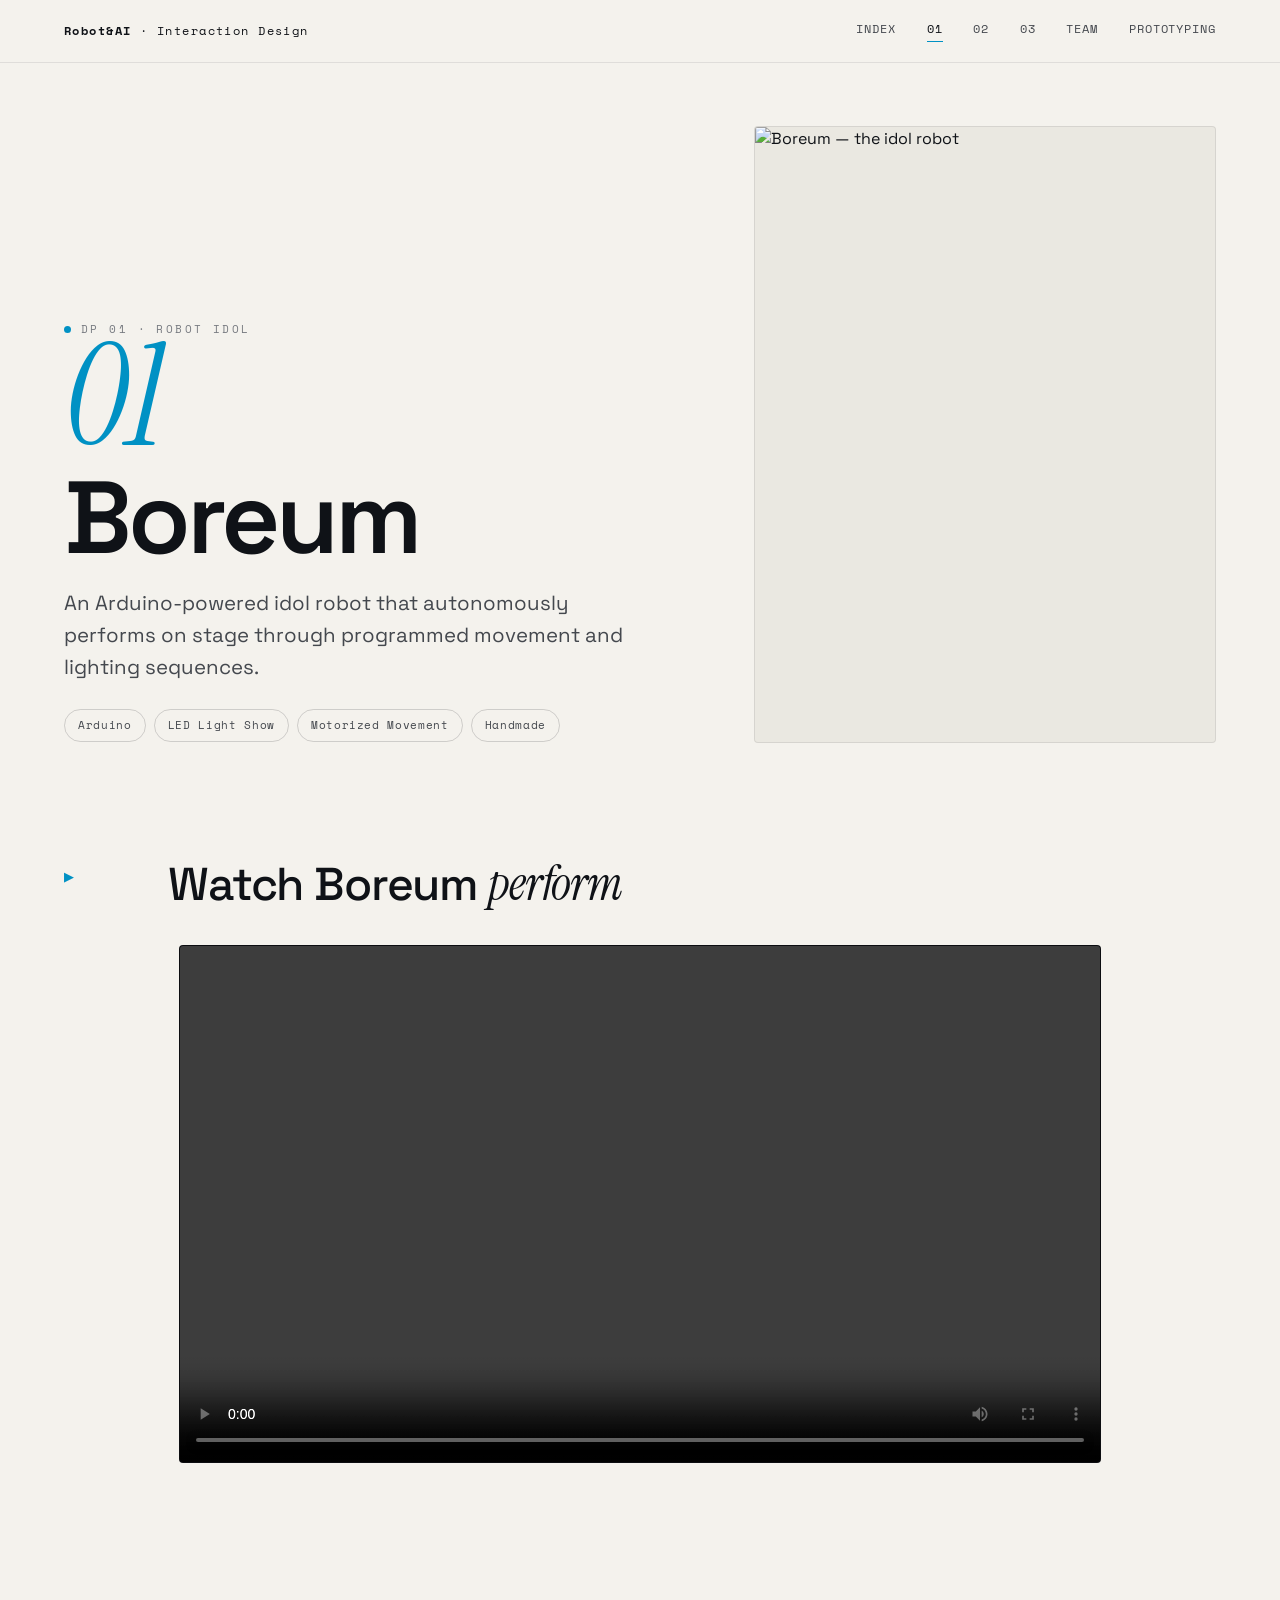
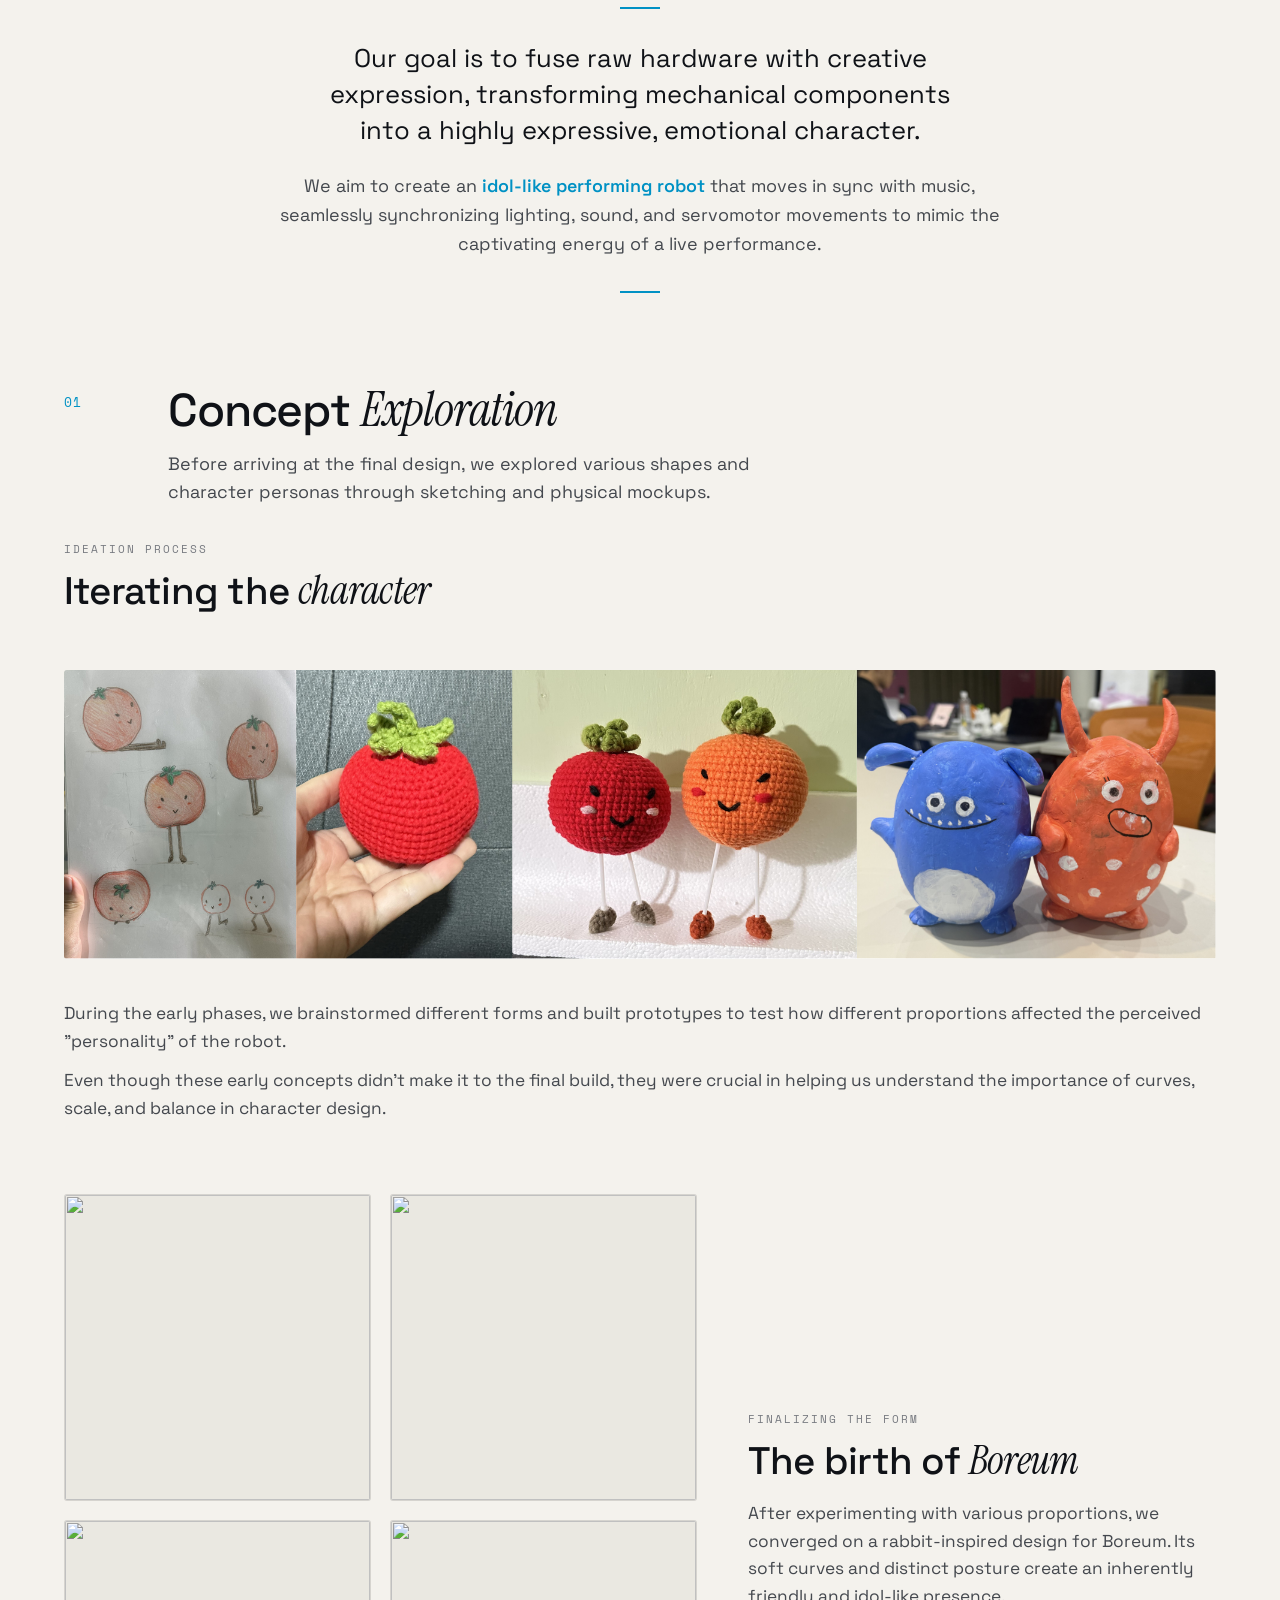
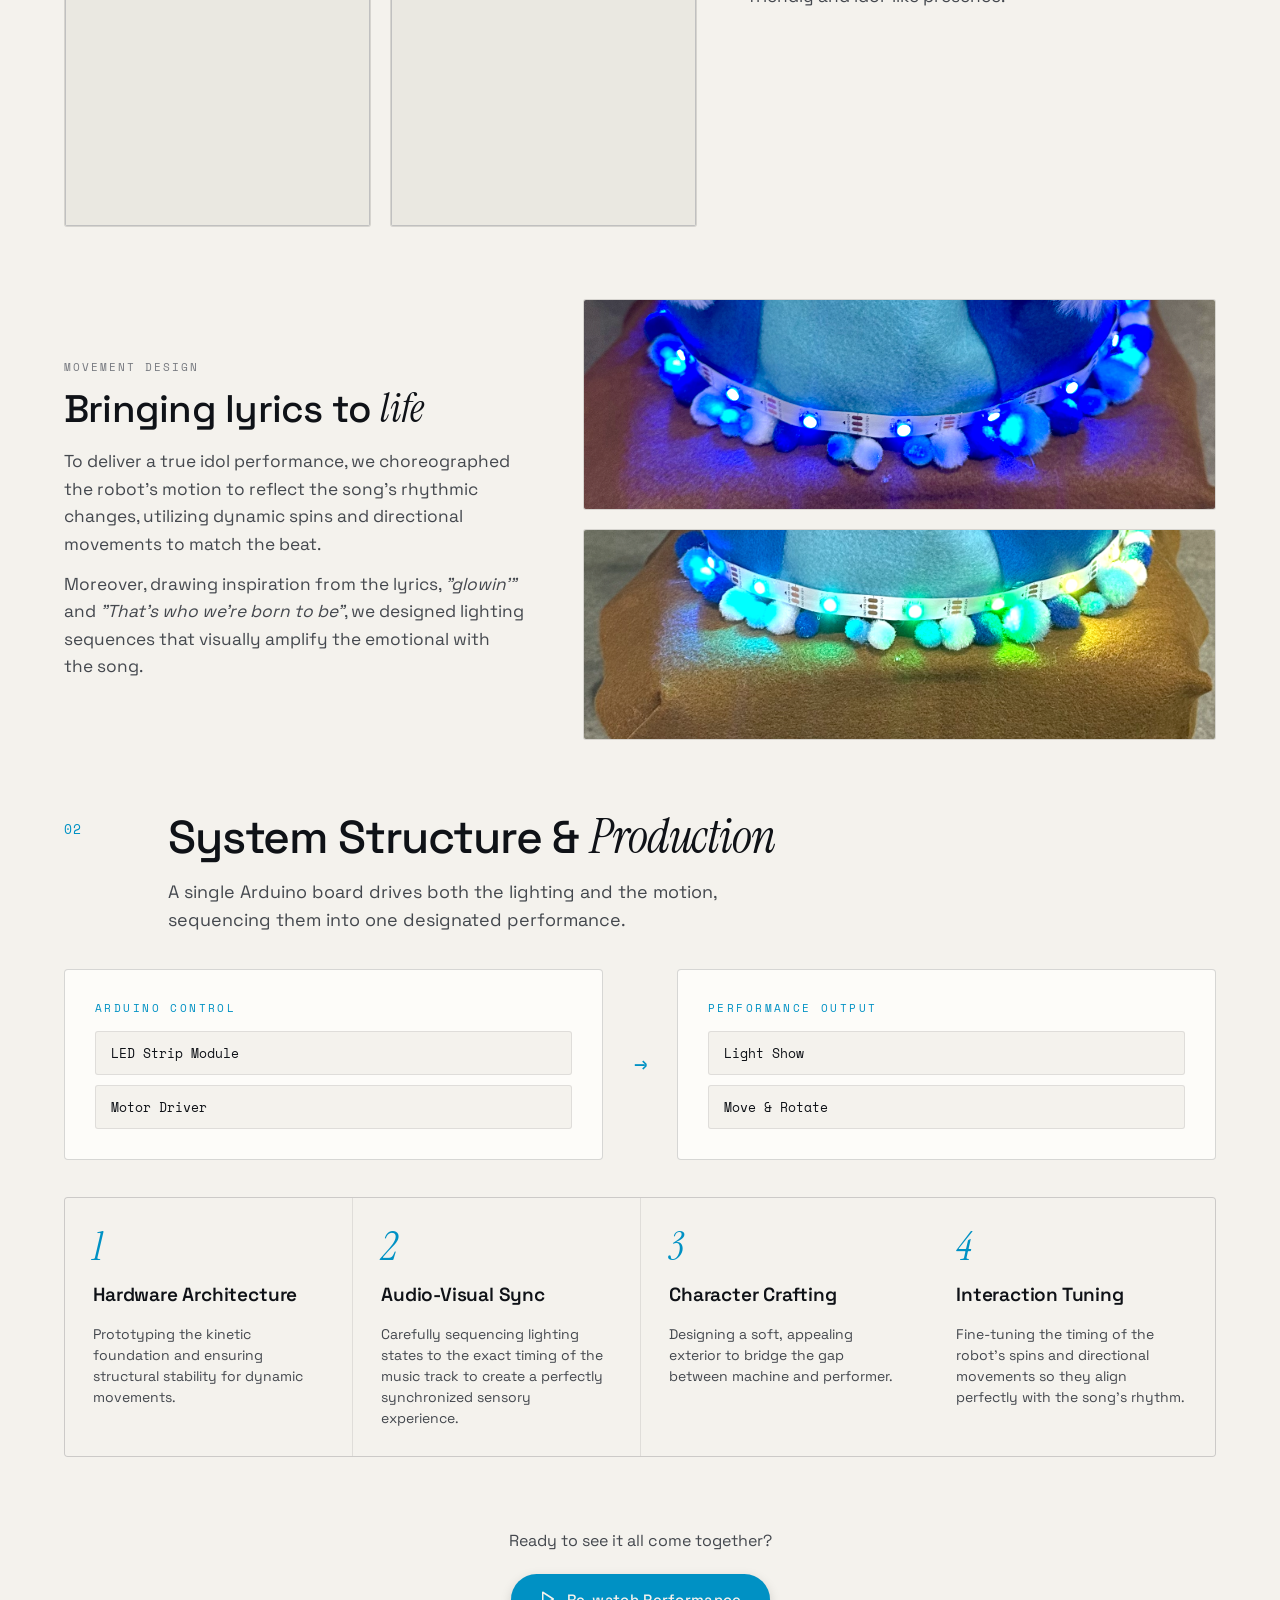
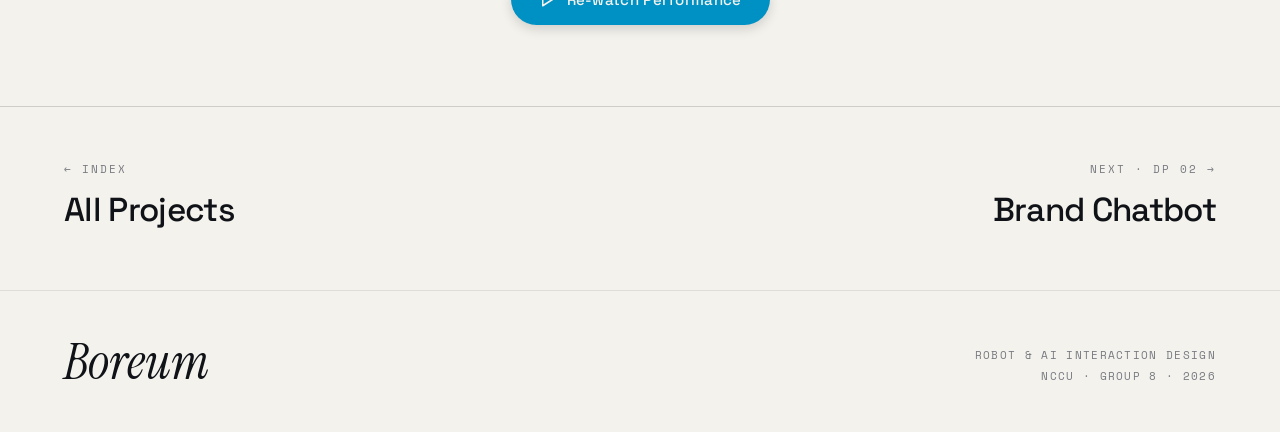
==== commit 98c617a7: "refine all pages" ====
--- a/dp1.html
+++ b/dp1.html
@@ -88,7 +88,7 @@
         <div class="eyebrow reveal"><span class="dot"></span> DP 01 · Robot Idol</div>
         <div class="h-num reveal">01</div>
         <h1 class="reveal">Boreum</h1>
-        <p class="sub reveal">An Arduino-powered idol robot that autonomously performs on stage through programmed movement, music, and character-driven interaction.</p>
+        <p class="sub reveal">An Arduino-powered idol robot that autonomously performs on stage through programmed movement and lighting sequences.</p>
         <div class="tags reveal">
           <span class="tag">Arduino</span>
           <span class="tag">LED Light Show</span>
@@ -122,17 +122,17 @@
 
     <!-- 01 THE DESIGN CHALLENGE -->
     <section class="blk">
-      <div class="blk-grid">
+      <!-- <div class="blk-grid">
         <div class="bn reveal">01</div>
         <div>
           <div class="bh reveal">The Design <span class="serif-it">Challenge</span></div>
           <p class="blk-lead reveal">Bridging the gap between cold machinery and emotional expression through choreographic design.</p>
         </div>
-      </div>
+      </div> -->
       <div class="blk-body" style="margin-top: clamp(60px, 8vh, 100px); text-align: center; max-width: 75ch; margin-left: auto; margin-right: auto; padding-bottom: 20px;">
         <div class="reveal">
           <div style="width: 40px; height: 2px; background: var(--accent); margin: 0 auto 32px auto;"></div>
-          <p style="font-size: clamp(20px,2vw,28px); color: var(--ink); line-height: 1.4; text-wrap: balance; font-weight: 400;">Our goal is to transform rigid hardware components into an expressive, emotional character.</p>
+          <p style="font-size: clamp(20px,2vw,28px); color: var(--ink); line-height: 1.4; text-wrap: balance; font-weight: 400;">Our goal is to fuse raw hardware with creative expression, transforming mechanical components into a highly expressive, emotional character.</p>
           <p style="font-size: clamp(16px,1.4vw,19px); color: var(--ink-soft); line-height: 1.6; text-wrap: pretty; margin-top:24px;">We aim to create an <span style="color: var(--accent); font-weight: 600;">idol-like performing robot</span> that moves in sync with music, seamlessly synchronizing lighting, sound, and servomotor movements to mimic the captivating energy of a live performance.</p>
           <div style="width: 40px; height: 2px; background: var(--accent); margin: 32px auto 0 auto;"></div>
         </div>
@@ -142,10 +142,10 @@
     <!-- 02 IDEATION & SKETCHES -->
     <section class="blk">
       <div class="blk-grid">
-        <div class="bn reveal">02</div>
+        <div class="bn reveal">01</div>
         <div>
           <div class="bh reveal">Concept <span class="serif-it">Exploration</span></div>
-          <p class="blk-lead reveal">Before arriving at the final design, we explored various shapes and character personas through rapid sketching and physical mockups.</p>
+          <p class="blk-lead reveal">Before arriving at the final design, we explored various shapes and character personas through sketching and physical mockups.</p>
         </div>
       </div>
 
@@ -182,7 +182,7 @@
           <div class="kref">Movement Design</div>
           <h3>Bringing lyrics to <span class="serif-it">life</span></h3>
           <p>To deliver a true idol performance, we choreographed the robot's motion to reflect the song's rhythmic changes, utilizing dynamic spins and directional movements to match the beat.</p>
-          <p style="margin-top:12px;">Drawing inspiration from the lyrics, <i>"glowin'"</i> and <i>"That's who we're born to be"</i>, we designed lighting sequences that visually amplify the emotional with the song.</p>
+          <p style="margin-top:12px;">Moreover, drawing inspiration from the lyrics, <i>"glowin'"</i> and <i>"That's who we're born to be"</i>, we designed lighting sequences that visually amplify the emotional with the song.</p>
         </div>
         <div style="display: grid; grid-template-columns: 1fr; gap: clamp(12px, 1.5vw, 20px);">
           <div class="frame reveal" data-reveal-group="rmedia" style="aspect-ratio: 3/1;"><img src="assets/img/dp1-light1.png" style="object-fit: cover; width: 100%; height: 100%;" /></div>
@@ -194,7 +194,7 @@
     <!-- 03 SYSTEM & PROCESS -->
     <section class="blk">
       <div class="blk-grid">
-        <div class="bn reveal">03</div>
+        <div class="bn reveal">02</div>
         <div>
           <div class="bh reveal">System Structure &amp; <span class="serif-it">Production</span></div>
           <p class="blk-lead reveal">A single Arduino board drives both the lighting and the motion, sequencing them into one designated performance.</p>
@@ -227,8 +227,8 @@
         </div>
         <div class="step reveal" data-reveal-group="steps">
           <div class="sn">2</div>
-          <h4>Sensory Integration</h4>
-          <p>Mapping sound triggers to lighting states to create a cohesive, multi-sensory experience.</p>
+          <h4>Audio-Visual Sync</h4>
+          <p>Carefully sequencing lighting states to the exact timing of the music track to create a perfectly synchronized sensory experience.</p>
         </div>
         <div class="step reveal" data-reveal-group="steps">
           <div class="sn">3</div>
